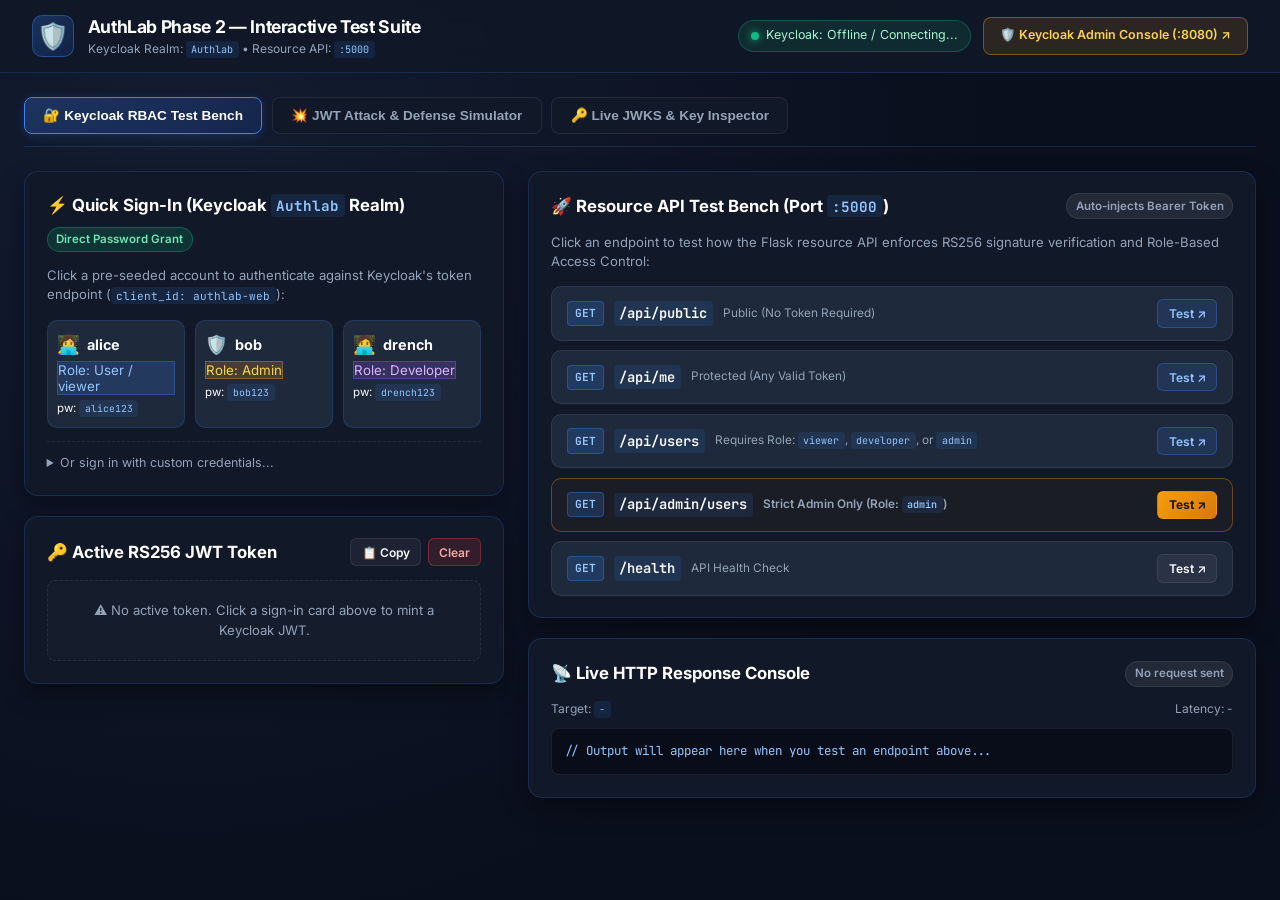
==== phase-2/frontend/index.html @ 1d297550 "feat(phase-2): add interactive web UI testing suite with RBAC testbench and JWT attack simulator" ====
<!DOCTYPE html>
<html lang="en">
<head>
  <meta charset="UTF-8" />
  <meta name="viewport" content="width=device-width, initial-scale=1.0" />
  <title>AuthLab Phase 2 — Interactive Identity & JWT Test Suite</title>
  <link rel="preconnect" href="https://fonts.googleapis.com" />
  <link rel="preconnect" href="https://fonts.gstatic.com" crossorigin />
  <link href="https://fonts.googleapis.com/css2?family=Inter:wght@400;500;600;700&family=JetBrains+Mono:wght@400;500&display=swap" rel="stylesheet" />
  <link rel="stylesheet" href="styles.css" />
</head>
<body>
  <!-- =====================================================================
       TOPBAR NAVIGATION
       ===================================================================== -->
  <header class="topbar">
    <div class="topbar-brand">
      <div class="brand-logo">🛡️</div>
      <div>
        <div class="brand-title">AuthLab Phase 2 — Interactive Test Suite</div>
        <div class="brand-subtitle">Keycloak Realm: <code>Authlab</code> &bull; Resource API: <code>:5000</code></div>
      </div>
    </div>

    <div class="topbar-actions">
      <span id="kc-status-pill" class="status-pill">
        <span class="status-dot"></span>
        <span id="kc-status-text">Checking Keycloak...</span>
      </span>

      <a
        href="http://localhost:8080/admin/master/console/#/Authlab/users"
        target="_blank"
        rel="noopener"
        class="btn btn-outline-amber"
        title="Open Keycloak Admin Console in new tab"
      >
        🛡️ Keycloak Admin Console (:8080) ↗
      </a>

      <div id="nav-user-controls" class="nav-user-controls hidden">
        <div class="user-chip">
          <span id="nav-user-icon">👤</span>
          <div>
            <div id="nav-user-name" class="user-chip-name">alice</div>
            <div id="nav-user-role" class="user-chip-role">Role: User</div>
          </div>
        </div>
        <button type="button" class="btn btn-danger-soft btn-sm" onclick="logout()">
          Sign Out
        </button>
      </div>
    </div>
  </header>

  <!-- =====================================================================
       MAIN INTERFACE
       ===================================================================== -->
  <main class="main-container">
    <!-- NAVIGATION TABS -->
    <nav class="nav-tabs">
      <button type="button" class="tab-btn active" data-tab="tab-rbac" onclick="switchTab('tab-rbac')">
        🔐 Keycloak RBAC Test Bench
      </button>
      <button type="button" class="tab-btn" data-tab="tab-attacks" onclick="switchTab('tab-attacks')">
        💥 JWT Attack &amp; Defense Simulator
      </button>
      <button type="button" class="tab-btn" data-tab="tab-jwks" onclick="switchTab('tab-jwks')">
        🔑 Live JWKS &amp; Key Inspector
      </button>
    </nav>

    <div id="global-toast" class="toast hidden"></div>

    <!-- ===================================================================
         TAB 1: KEYCLOAK RBAC TEST BENCH
         =================================================================== -->
    <section id="tab-rbac" class="tab-content active">
      <div class="grid-2-col">
        <!-- LEFT COLUMN: AUTHENTICATION & TOKEN VIEWER -->
        <div class="col-left">
          <!-- 1. Quick Auth Card -->
          <div class="card">
            <div class="card-header">
              <h3>⚡ Quick Sign-In (Keycloak <code>Authlab</code> Realm)</h3>
              <span class="badge badge-green">Direct Password Grant</span>
            </div>
            <p class="text-muted text-sm" style="margin-bottom: 0.9rem;">
              Click a pre-seeded account to authenticate against Keycloak's token endpoint (<code>client_id: authlab-web</code>):
            </p>

            <div class="demo-buttons-grid">
              <button type="button" class="demo-card-btn" onclick="quickLogin('alice', 'alice123')">
                <div class="demo-card-top">
                  <span class="demo-icon">👩‍💻</span>
                  <strong>alice</strong>
                </div>
                <div class="demo-role-badge badge-blue">Role: User / viewer</div>
                <div class="demo-pw text-xs">pw: <code>alice123</code></div>
              </button>

              <button type="button" class="demo-card-btn" onclick="quickLogin('bob', 'bob123')">
                <div class="demo-card-top">
                  <span class="demo-icon">🛡️</span>
                  <strong>bob</strong>
                </div>
                <div class="demo-role-badge badge-amber">Role: Admin</div>
                <div class="demo-pw text-xs">pw: <code>bob123</code></div>
              </button>

              <button type="button" class="demo-card-btn" onclick="quickLogin('drench', 'drench123')">
                <div class="demo-card-top">
                  <span class="demo-icon">🧑‍💻</span>
                  <strong>drench</strong>
                </div>
                <div class="demo-role-badge badge-purple">Role: Developer</div>
                <div class="demo-pw text-xs">pw: <code>drench123</code></div>
              </button>
            </div>

            <!-- Manual Login Accordion -->
            <details class="manual-login-details">
              <summary>Or sign in with custom credentials...</summary>
              <form class="custom-login-form" onsubmit="handleManualLogin(event)">
                <div class="form-row">
                  <input type="text" id="custom-user" class="form-input" placeholder="Username" required />
                  <input type="password" id="custom-pw" class="form-input" placeholder="Password" required />
                </div>
                <button type="submit" class="btn btn-primary btn-sm" style="margin-top: 0.5rem; width: 100%;">
                  Sign In via Keycloak
                </button>
              </form>
            </details>
          </div>

          <!-- 2. Active Token Inspector Card -->
          <div class="card" id="token-card">
            <div class="card-header">
              <h3>🔑 Active RS256 JWT Token</h3>
              <div class="token-header-actions">
                <button type="button" class="btn btn-ghost btn-sm" onclick="copyTokenToClipboard()">
                  📋 Copy
                </button>
                <button type="button" class="btn btn-danger-soft btn-sm" onclick="clearToken()">
                  Clear
                </button>
              </div>
            </div>

            <div id="token-empty-state" class="empty-state">
              <span>⚠️ No active token. Click a sign-in card above to mint a Keycloak JWT.</span>
            </div>

            <div id="token-active-state" class="hidden">
              <div class="token-claims-summary">
                <div class="claim-item">
                  <span class="claim-label">Subject (sub)</span>
                  <span class="claim-val" id="claim-sub">-</span>
                </div>
                <div class="claim-item">
                  <span class="claim-label">Username</span>
                  <span class="claim-val" id="claim-user">-</span>
                </div>
                <div class="claim-item">
                  <span class="claim-label">Audience (aud)</span>
                  <span class="claim-val" id="claim-aud">-</span>
                </div>
                <div class="claim-item">
                  <span class="claim-label">Realm Roles</span>
                  <span class="claim-val" id="claim-roles">-</span>
                </div>
                <div class="claim-item">
                  <span class="claim-label">Expires In</span>
                  <span class="claim-val text-green" id="claim-exp">-</span>
                </div>
              </div>

              <!-- Collapsible Raw Decoded Claims -->
              <details class="token-raw-details">
                <summary>Inspect Complete Decoded JWT JSON</summary>
                <pre class="code-pre text-xs" id="raw-jwt-json"></pre>
              </details>
            </div>
          </div>
        </div>

        <!-- RIGHT COLUMN: ENDPOINT RUNNER & RESPONSE CONSOLE -->
        <div class="col-right">
          <!-- 1. Endpoint Runner -->
          <div class="card">
            <div class="card-header">
              <h3>🚀 Resource API Test Bench (Port <code>:5000</code>)</h3>
              <span class="badge badge-gray">Auto-injects Bearer Token</span>
            </div>
            <p class="text-muted text-sm" style="margin-bottom: 0.9rem;">
              Click an endpoint to test how the Flask resource API enforces RS256 signature verification and Role-Based Access Control:
            </p>

            <div class="endpoints-list">
              <!-- Endpoint 1: Public -->
              <div class="endpoint-row">
                <div class="endpoint-info">
                  <span class="method-tag method-get">GET</span>
                  <code class="endpoint-path">/api/public</code>
                  <span class="endpoint-rule">Public (No Token Required)</span>
                </div>
                <button type="button" class="btn btn-secondary btn-sm" onclick="callApi('/api/public', false)">
                  Test ↗
                </button>
              </div>

              <!-- Endpoint 2: /api/me -->
              <div class="endpoint-row">
                <div class="endpoint-info">
                  <span class="method-tag method-get">GET</span>
                  <code class="endpoint-path">/api/me</code>
                  <span class="endpoint-rule">Protected (Any Valid Token)</span>
                </div>
                <button type="button" class="btn btn-secondary btn-sm" onclick="callApi('/api/me')">
                  Test ↗
                </button>
              </div>

              <!-- Endpoint 3: /api/users -->
              <div class="endpoint-row">
                <div class="endpoint-info">
                  <span class="method-tag method-get">GET</span>
                  <code class="endpoint-path">/api/users</code>
                  <span class="endpoint-rule">Requires Role: <code>viewer</code>, <code>developer</code>, or <code>admin</code></span>
                </div>
                <button type="button" class="btn btn-secondary btn-sm" onclick="callApi('/api/users')">
                  Test ↗
                </button>
              </div>

              <!-- Endpoint 4: /api/admin/users -->
              <div class="endpoint-row highlight-admin">
                <div class="endpoint-info">
                  <span class="method-tag method-get">GET</span>
                  <code class="endpoint-path">/api/admin/users</code>
                  <span class="endpoint-rule text-amber font-semibold">Strict Admin Only (Role: <code>admin</code>)</span>
                </div>
                <button type="button" class="btn btn-amber btn-sm" onclick="callApi('/api/admin/users')">
                  Test ↗
                </button>
              </div>

              <!-- Endpoint 5: /health -->
              <div class="endpoint-row">
                <div class="endpoint-info">
                  <span class="method-tag method-get">GET</span>
                  <code class="endpoint-path">/health</code>
                  <span class="endpoint-rule">API Health Check</span>
                </div>
                <button type="button" class="btn btn-ghost btn-sm" onclick="callApi('/health', false)">
                  Test ↗
                </button>
              </div>
            </div>
          </div>

          <!-- 2. Live HTTP Response Console -->
          <div class="card">
            <div class="card-header">
              <h3>📡 Live HTTP Response Console</h3>
              <span id="response-status-badge" class="badge badge-gray">No request sent</span>
            </div>

            <div class="console-meta" id="console-meta">
              <div><span>Target:</span> <code id="resp-target">-</code></div>
              <div><span>Latency:</span> <span id="resp-time">-</span></div>
            </div>

            <pre class="code-pre" id="response-console-output">// Output will appear here when you test an endpoint above...</pre>
          </div>
        </div>
      </div>
    </section>

    <!-- ===================================================================
         TAB 2: JWT ATTACK & EXPLOIT SIMULATOR
         =================================================================== -->
    <section id="tab-attacks" class="tab-content">
      <div class="attack-intro-banner">
        <div>
          <h3>💥 Phase 2 Cryptographic Attack &amp; Defense Simulator</h3>
          <p>
            Test classic JWT exploits against the server. Watch the difference between a <strong>naive verifier</strong> (which trusts token headers blindly) and the <strong>hardened verifier</strong> (which enforces strict RS256 pinning and claim validation).
          </p>
        </div>
        <button type="button" class="btn btn-primary" onclick="runAllAttackTests()">
          ▶ Run All 5 Attack Tests
        </button>
      </div>

      <div class="attacks-grid">
        <!-- Attack Card 1: alg: none -->
        <div class="attack-card" id="card-attack-none">
          <div class="attack-card-header">
            <div class="attack-badge">EXPLOIT 1</div>
            <h4>Signature Stripping (<code>alg: "none"</code>)</h4>
          </div>
          <p class="attack-desc">
            An attacker crafts a token claiming <code>roles: ["admin"]</code> and changes the JOSE header to <code>{"alg": "none"}</code>, removing the signature entirely.
          </p>

          <div class="exploit-payload-box">
            <code>{"alg": "none", "typ": "JWT"}.{"sub": "mallory", "roles": ["admin"]}.&lt;empty&gt;</code>
          </div>

          <div class="attack-verdict" id="verdict-none">
            <div class="verdict-item naive-fail">
              <span>Naive Verifier:</span> <strong>💥 VULNERABLE</strong> (accepts unsigned token!)
            </div>
            <div class="verdict-item secure-pass">
              <span>Secure Verifier:</span> <strong>🛡️ PROTECTED</strong> (pinned to RS256, rejects <code>none</code>)
            </div>
          </div>

          <button type="button" class="btn btn-outline-danger btn-block" onclick="testAttackNone()">
            ⚡ Test "alg: none" Exploit Live
          </button>
        </div>

        <!-- Attack Card 2: HS256 Key Confusion -->
        <div class="attack-card" id="card-attack-hs256">
          <div class="attack-card-header">
            <div class="attack-badge">EXPLOIT 2 (CVE-2015-9235)</div>
            <h4>RSA Public Key Confusion (<code>alg: "HS256"</code>)</h4>
          </div>
          <p class="attack-desc">
            The attacker fetches the server's <strong>public key PEM</strong> from JWKS, crafts a token with <code>alg: "HS256"</code>, and signs it using the public key as the HMAC secret!
          </p>

          <div class="exploit-payload-box">
            <code>HMAC-SHA256(header.payload, secret = Server_Public_RSA_PEM)</code>
          </div>

          <div class="attack-verdict" id="verdict-hs256">
            <div class="verdict-item naive-fail">
              <span>Naive Verifier:</span> <strong>💥 VULNERABLE</strong> (treats public key as HMAC secret!)
            </div>
            <div class="verdict-item secure-pass">
              <span>Secure Verifier:</span> <strong>🛡️ PROTECTED</strong> (rejects HMAC on RS256 endpoint)
            </div>
          </div>

          <button type="button" class="btn btn-outline-danger btn-block" onclick="testAttackKeyConfusion()">
            ⚡ Test Key Confusion Exploit Live
          </button>
        </div>

        <!-- Attack Card 3: Payload Tampering -->
        <div class="attack-card" id="card-attack-tamper">
          <div class="attack-card-header">
            <div class="attack-badge">EXPLOIT 3</div>
            <h4>Payload Claim Tampering</h4>
          </div>
          <p class="attack-desc">
            Takes Alice's legitimate token (<code>roles: ["User"]</code>) and manually edits the payload base64 to <code>roles: ["admin"]</code> without re-signing.
          </p>

          <div class="exploit-payload-box">
            <code>Original_Header.Base64({"roles": ["admin"]}).Original_Signature</code>
          </div>

          <div class="attack-verdict" id="verdict-tamper">
            <div class="verdict-item secure-pass">
              <span>Secure Verifier:</span> <strong>🛡️ PROTECTED</strong> (<code>InvalidSignatureError</code>)
            </div>
          </div>

          <button type="button" class="btn btn-outline-danger btn-block" onclick="testAttackTamper()">
            ⚡ Test Payload Tampering Live
          </button>
        </div>

        <!-- Attack Card 4: Expired Token Replay -->
        <div class="attack-card" id="card-attack-replay">
          <div class="attack-card-header">
            <div class="attack-badge">EXPLOIT 4</div>
            <h4>Expired Token Replay</h4>
          </div>
          <p class="attack-desc">
            An attacker intercepts an old token whose expiration timestamp (<code>exp</code>) is in the past and attempts to reuse it.
          </p>

          <div class="exploit-payload-box">
            <code>payload.exp = now - 3600 (Expired 1 hour ago)</code>
          </div>

          <div class="attack-verdict" id="verdict-replay">
            <div class="verdict-item secure-pass">
              <span>Secure Verifier:</span> <strong>🛡️ PROTECTED</strong> (<code>token_expired</code> / 401)
            </div>
          </div>

          <button type="button" class="btn btn-outline-danger btn-block" onclick="testAttackExpired()">
            ⚡ Test Expired Token Live
          </button>
        </div>
      </div>

      <!-- Attack Test Console -->
      <div class="card" style="margin-top: 1.5rem;">
        <div class="card-header">
          <h3>🖥️ Attack Simulation Live Output</h3>
          <button type="button" class="btn btn-ghost btn-sm" onclick="clearAttackConsole()">Clear</button>
        </div>
        <pre class="code-pre" id="attack-console-log">// Click any attack test above to see the cryptographic execution log...</pre>
      </div>
    </section>

    <!-- ===================================================================
         TAB 3: LIVE JWKS & KEY INSPECTOR
         =================================================================== -->
    <section id="tab-jwks" class="tab-content">
      <div class="card">
        <div class="card-header">
          <div>
            <h3>🔑 Live JSON Web Key Set (JWKS) Inspector</h3>
            <p class="text-muted text-sm">
              Fetched in real-time from Keycloak: <code>http://localhost:8080/realms/Authlab/protocol/openid-connect/certs</code>
            </p>
          </div>
          <button type="button" class="btn btn-secondary btn-sm" onclick="fetchLiveJwks()">
            🔄 Refresh Keys
          </button>
        </div>

        <div id="jwks-keys-container" class="jwks-grid">
          <!-- Populated by JS -->
        </div>

        <div class="card-footer-note">
          <strong>🔒 Security Guarantee:</strong> The JWKS publishes the public modulus (<code>n</code>) and public exponent (<code>e</code>) only. The private key (<code>d</code>) is never exposed, allowing anyone to verify signatures while only the issuer can sign.
        </div>
      </div>
    </section>
  </main>

  <script src="app.js"></script>
</body>
</html>
---- phase-2/frontend/styles.css ----
:root {
  --bg-body: #0a0f1d;
  --bg-card: #111827;
  --bg-elevated: #1e293b;
  --bg-input: #0f172a;
  --border-color: rgba(59, 130, 246, 0.2);
  --border-subtle: rgba(255, 255, 255, 0.08);
  --text-main: #f8fafc;
  --text-muted: #94a3b8;
  --text-secondary: #cbd5e1;
  --primary: #3b82f6;
  --primary-hover: #2563eb;
  --emerald: #10b981;
  --emerald-hover: #059669;
  --amber: #f59e0b;
  --amber-hover: #d97706;
  --danger: #ef4444;
  --danger-hover: #dc2626;
  --font-sans: 'Inter', -apple-system, BlinkMacSystemFont, sans-serif;
  --font-mono: 'JetBrains Mono', monospace;
}

* {
  box-sizing: border-box;
  margin: 0;
  padding: 0;
}

body {
  font-family: var(--font-sans);
  background: radial-gradient(circle at 15% 15%, #131c31 0%, var(--bg-body) 60%);
  color: var(--text-main);
  min-height: 100vh;
  line-height: 1.5;
}

code {
  font-family: var(--font-mono);
  font-size: 0.85em;
  background: rgba(59, 130, 246, 0.12);
  color: #93c5fd;
  padding: 0.12rem 0.35rem;
  border-radius: 4px;
}

.hidden {
  display: none !important;
}

.text-xs { font-size: 0.72rem; }
.text-sm { font-size: 0.82rem; }
.text-muted { color: var(--text-muted); }
.text-green { color: #34d399; }
.text-amber { color: #fbbf24; }
.font-semibold { font-weight: 600; }

/* ============================================================================
   TOPBAR
   ============================================================================ */
.topbar {
  display: flex;
  align-items: center;
  justify-content: space-between;
  padding: 0.85rem 2rem;
  background: rgba(17, 24, 39, 0.88);
  backdrop-filter: blur(12px);
  border-bottom: 1px solid var(--border-color);
  position: sticky;
  top: 0;
  z-index: 50;
}

.topbar-brand {
  display: flex;
  align-items: center;
  gap: 0.85rem;
}

.brand-logo {
  font-size: 1.6rem;
  background: linear-gradient(135deg, rgba(59, 130, 246, 0.25), rgba(37, 99, 235, 0.15));
  border: 1px solid rgba(59, 130, 246, 0.4);
  width: 42px;
  height: 42px;
  border-radius: 10px;
  display: flex;
  align-items: center;
  justify-content: center;
}

.brand-title {
  font-size: 1.1rem;
  font-weight: 700;
  letter-spacing: -0.02em;
  color: #fff;
}

.brand-subtitle {
  font-size: 0.75rem;
  color: var(--text-muted);
}

.topbar-actions {
  display: flex;
  align-items: center;
  gap: 0.75rem;
  flex-wrap: wrap;
}

.status-pill {
  display: inline-flex;
  align-items: center;
  gap: 0.45rem;
  font-size: 0.78rem;
  padding: 0.35rem 0.75rem;
  border-radius: 999px;
  background: rgba(16, 185, 129, 0.12);
  border: 1px solid rgba(16, 185, 129, 0.3);
  color: #a7f3d0;
}

.status-dot {
  width: 8px;
  height: 8px;
  border-radius: 50%;
  background: #10b981;
  box-shadow: 0 0 8px #10b981;
}

.nav-user-controls {
  display: flex;
  align-items: center;
  gap: 0.65rem;
}

.user-chip {
  display: flex;
  align-items: center;
  gap: 0.5rem;
  padding: 0.3rem 0.75rem;
  border-radius: 8px;
  background: var(--bg-elevated);
  border: 1px solid var(--border-color);
}

.user-chip-name {
  font-size: 0.82rem;
  font-weight: 600;
  color: #fff;
}

.user-chip-role {
  font-size: 0.68rem;
  text-transform: uppercase;
  letter-spacing: 0.04em;
  color: #93c5fd;
}

/* ============================================================================
   CONTAINER & NAVIGATION TABS
   ============================================================================ */
.main-container {
  max-width: 1320px;
  margin: 1.5rem auto 3rem;
  padding: 0 1.5rem;
}

.nav-tabs {
  display: flex;
  gap: 0.6rem;
  margin-bottom: 1.5rem;
  border-bottom: 1px solid var(--border-color);
  padding-bottom: 0.75rem;
  flex-wrap: wrap;
}

.tab-btn {
  padding: 0.6rem 1.15rem;
  border-radius: 8px;
  border: 1px solid var(--border-subtle);
  background: var(--bg-card);
  color: var(--text-muted);
  font-weight: 600;
  font-size: 0.85rem;
  cursor: pointer;
  transition: all 0.15s ease;
}

.tab-btn:hover {
  color: #fff;
  border-color: rgba(59, 130, 246, 0.35);
}

.tab-btn.active {
  background: linear-gradient(135deg, rgba(59, 130, 246, 0.25), rgba(37, 99, 235, 0.15));
  border-color: var(--primary);
  color: #fff;
  box-shadow: 0 2px 10px rgba(59, 130, 246, 0.2);
}

.tab-content {
  display: none;
}

.tab-content.active {
  display: block;
}

/* ============================================================================
   GRID & CARDS
   ============================================================================ */
.grid-2-col {
  display: grid;
  grid-template-columns: 480px 1fr;
  gap: 1.5rem;
  align-items: start;
}

@media (max-width: 1024px) {
  .grid-2-col {
    grid-template-columns: 1fr;
  }
}

.col-left, .col-right {
  display: flex;
  flex-direction: column;
  gap: 1.25rem;
}

.card {
  background: var(--bg-card);
  border: 1px solid var(--border-color);
  border-radius: 14px;
  padding: 1.35rem;
  box-shadow: 0 10px 25px rgba(0, 0, 0, 0.35);
}

.card-header {
  display: flex;
  align-items: center;
  justify-content: space-between;
  margin-bottom: 0.85rem;
  flex-wrap: wrap;
  gap: 0.5rem;
}

.card-header h3 {
  font-size: 1.05rem;
  font-weight: 700;
  color: #fff;
}

/* ============================================================================
   DEMO BUTTONS GRID
   ============================================================================ */
.demo-buttons-grid {
  display: grid;
  grid-template-columns: repeat(3, 1fr);
  gap: 0.6rem;
  margin-bottom: 0.85rem;
}

@media (max-width: 500px) {
  .demo-buttons-grid {
    grid-template-columns: 1fr;
  }
}

.demo-card-btn {
  background: var(--bg-elevated);
  border: 1px solid var(--border-color);
  border-radius: 10px;
  padding: 0.75rem 0.6rem;
  cursor: pointer;
  text-align: left;
  display: flex;
  flex-direction: column;
  gap: 0.35rem;
  transition: all 0.15s ease;
  color: var(--text-main);
  font-family: inherit;
}

.demo-card-btn:hover {
  border-color: var(--primary);
  background: rgba(59, 130, 246, 0.16);
  transform: translateY(-2px);
}

.demo-card-top {
  display: flex;
  align-items: center;
  gap: 0.4rem;
  font-size: 0.9rem;
}

.demo-icon { font-size: 1.15rem; }

.manual-login-details {
  border-top: 1px dashed var(--border-subtle);
  padding-top: 0.75rem;
  margin-top: 0.5rem;
}

.manual-login-details summary {
  font-size: 0.78rem;
  color: var(--text-muted);
  cursor: pointer;
}

.custom-login-form {
  margin-top: 0.65rem;
}

.form-row {
  display: grid;
  grid-template-columns: 1fr 1fr;
  gap: 0.5rem;
}

.form-input {
  width: 100%;
  padding: 0.55rem 0.75rem;
  border-radius: 8px;
  border: 1px solid var(--border-subtle);
  background: var(--bg-input);
  color: #fff;
  font-size: 0.82rem;
  font-family: inherit;
}

.form-input:focus {
  outline: none;
  border-color: var(--primary);
  box-shadow: 0 0 0 2px rgba(59, 130, 246, 0.2);
}

/* ============================================================================
   TOKEN INSPECTOR
   ============================================================================ */
.token-header-actions {
  display: flex;
  gap: 0.4rem;
}

.empty-state {
  padding: 1.25rem;
  text-align: center;
  border-radius: 8px;
  background: rgba(255, 255, 255, 0.02);
  border: 1px dashed var(--border-subtle);
  color: var(--text-muted);
  font-size: 0.82rem;
}

.token-claims-summary {
  display: flex;
  flex-direction: column;
  gap: 0.45rem;
  margin-bottom: 0.75rem;
}

.claim-item {
  display: flex;
  justify-content: space-between;
  align-items: center;
  padding: 0.4rem 0.6rem;
  background: var(--bg-elevated);
  border-radius: 6px;
  font-size: 0.78rem;
}

.claim-label {
  color: var(--text-muted);
}

.claim-val {
  font-family: var(--font-mono);
  font-weight: 600;
  color: #fff;
}

.token-raw-details summary {
  font-size: 0.76rem;
  color: #93c5fd;
  cursor: pointer;
  margin-bottom: 0.45rem;
}

/* ============================================================================
   ENDPOINTS RUNNER LIST
   ============================================================================ */
.endpoints-list {
  display: flex;
  flex-direction: column;
  gap: 0.6rem;
}

.endpoint-row {
  display: flex;
  justify-content: space-between;
  align-items: center;
  padding: 0.75rem 0.95rem;
  border-radius: 10px;
  background: var(--bg-elevated);
  border: 1px solid var(--border-subtle);
  gap: 0.85rem;
  transition: all 0.15s ease;
}

.endpoint-row:hover {
  border-color: rgba(59, 130, 246, 0.35);
}

.endpoint-row.highlight-admin {
  border-color: rgba(245, 158, 11, 0.35);
  background: rgba(245, 158, 11, 0.04);
}

.endpoint-info {
  display: flex;
  align-items: center;
  gap: 0.6rem;
  flex-wrap: wrap;
}

.method-tag {
  font-family: var(--font-mono);
  font-size: 0.7rem;
  font-weight: 700;
  padding: 0.2rem 0.45rem;
  border-radius: 4px;
}

.method-get {
  background: rgba(59, 130, 246, 0.2);
  color: #93c5fd;
  border: 1px solid rgba(59, 130, 246, 0.35);
}

.endpoint-path {
  font-size: 0.86rem;
  font-weight: 600;
  color: #fff;
}

.endpoint-rule {
  font-size: 0.74rem;
  color: var(--text-muted);
}

/* ============================================================================
   RESPONSE CONSOLE
   ============================================================================ */
.console-meta {
  display: flex;
  justify-content: space-between;
  align-items: center;
  font-size: 0.75rem;
  color: var(--text-muted);
  margin-bottom: 0.6rem;
}

.code-pre {
  background: #080d19;
  border: 1px solid var(--border-subtle);
  border-radius: 8px;
  padding: 0.85rem;
  font-family: var(--font-mono);
  font-size: 0.78rem;
  color: #93c5fd;
  max-height: 280px;
  overflow: auto;
  line-height: 1.45;
  white-space: pre-wrap;
  word-break: break-all;
}

/* ============================================================================
   TAB 2: ATTACK SIMULATOR
   ============================================================================ */
.attack-intro-banner {
  background: linear-gradient(135deg, rgba(239, 68, 68, 0.12), rgba(17, 24, 39, 0.8));
  border: 1px solid rgba(239, 68, 68, 0.3);
  border-radius: 14px;
  padding: 1.25rem 1.5rem;
  display: flex;
  align-items: center;
  justify-content: space-between;
  margin-bottom: 1.5rem;
  gap: 1rem;
  flex-wrap: wrap;
}

.attack-intro-banner h3 {
  font-size: 1.15rem;
  color: #fca5a5;
  margin-bottom: 0.35rem;
}

.attack-intro-banner p {
  font-size: 0.84rem;
  color: var(--text-secondary);
  max-width: 800px;
}

.attacks-grid {
  display: grid;
  grid-template-columns: repeat(auto-fit, minmax(320px, 1fr));
  gap: 1.25rem;
}

.attack-card {
  background: var(--bg-card);
  border: 1px solid var(--border-color);
  border-radius: 12px;
  padding: 1.25rem;
  display: flex;
  flex-direction: column;
  justify-content: space-between;
  gap: 0.85rem;
}

.attack-card-header {
  display: flex;
  flex-direction: column;
  gap: 0.35rem;
}

.attack-badge {
  font-size: 0.68rem;
  font-weight: 700;
  letter-spacing: 0.05em;
  padding: 0.18rem 0.5rem;
  border-radius: 999px;
  background: rgba(239, 68, 68, 0.15);
  color: #fca5a5;
  border: 1px solid rgba(239, 68, 68, 0.35);
  width: fit-content;
}

.attack-card h4 {
  font-size: 0.98rem;
  color: #fff;
}

.attack-desc {
  font-size: 0.8rem;
  color: var(--text-muted);
}

.exploit-payload-box {
  background: #080d19;
  border: 1px solid var(--border-subtle);
  padding: 0.5rem 0.65rem;
  border-radius: 6px;
  font-family: var(--font-mono);
  font-size: 0.72rem;
  color: #fcd34d;
  word-break: break-all;
}

.attack-verdict {
  display: flex;
  flex-direction: column;
  gap: 0.35rem;
  font-size: 0.76rem;
}

.verdict-item {
  padding: 0.4rem 0.6rem;
  border-radius: 6px;
}

.naive-fail {
  background: rgba(239, 68, 68, 0.12);
  color: #fca5a5;
  border: 1px solid rgba(239, 68, 68, 0.3);
}

.secure-pass {
  background: rgba(16, 185, 129, 0.12);
  color: #6ee7b7;
  border: 1px solid rgba(16, 185, 129, 0.3);
}

/* ============================================================================
   JWKS EXPLORER
   ============================================================================ */
.jwks-grid {
  display: grid;
  grid-template-columns: repeat(auto-fill, minmax(360px, 1fr));
  gap: 1rem;
  margin-top: 1rem;
}

.jwk-card {
  background: var(--bg-elevated);
  border: 1px solid var(--border-color);
  border-radius: 10px;
  padding: 1rem;
  display: flex;
  flex-direction: column;
  gap: 0.5rem;
}

.jwk-row {
  display: flex;
  justify-content: space-between;
  font-size: 0.78rem;
}

.jwk-row span { color: var(--text-muted); }
.jwk-row code { font-size: 0.75rem; }

.card-footer-note {
  margin-top: 1.25rem;
  padding-top: 0.85rem;
  border-top: 1px solid var(--border-subtle);
  font-size: 0.78rem;
  color: var(--text-muted);
}

/* ============================================================================
   BUTTONS & BADGES
   ============================================================================ */
.btn {
  display: inline-flex;
  align-items: center;
  justify-content: center;
  gap: 0.4rem;
  padding: 0.55rem 1rem;
  border-radius: 8px;
  font-size: 0.84rem;
  font-weight: 600;
  cursor: pointer;
  border: 1px solid transparent;
  text-decoration: none;
  font-family: inherit;
  transition: all 0.15s ease;
}

.btn-block { width: 100%; }
.btn-sm { padding: 0.35rem 0.65rem; font-size: 0.75rem; border-radius: 6px; }

.btn-primary {
  background: linear-gradient(135deg, var(--primary), var(--primary-hover));
  color: #fff;
  box-shadow: 0 2px 8px rgba(59, 130, 246, 0.25);
}

.btn-primary:hover {
  background: linear-gradient(135deg, #60a5fa, var(--primary));
}

.btn-secondary {
  background: rgba(59, 130, 246, 0.15);
  border-color: rgba(59, 130, 246, 0.35);
  color: #93c5fd;
}

.btn-secondary:hover {
  background: rgba(59, 130, 246, 0.25);
}

.btn-amber {
  background: linear-gradient(135deg, var(--amber), var(--amber-hover));
  color: #111827;
  font-weight: 700;
}

.btn-outline-amber {
  background: rgba(245, 158, 11, 0.12);
  border-color: rgba(245, 158, 11, 0.4);
  color: #fcd34d;
  font-size: 0.78rem;
}

.btn-outline-danger {
  background: rgba(239, 68, 68, 0.12);
  border-color: rgba(239, 68, 68, 0.35);
  color: #fca5a5;
  font-size: 0.78rem;
}

.btn-outline-danger:hover {
  background: rgba(239, 68, 68, 0.22);
}

.btn-danger-soft {
  background: rgba(239, 68, 68, 0.15);
  border-color: rgba(239, 68, 68, 0.35);
  color: #fca5a5;
}

.btn-ghost {
  background: rgba(255, 255, 255, 0.05);
  border-color: var(--border-subtle);
  color: var(--text-main);
}

.badge {
  display: inline-block;
  padding: 0.2rem 0.55rem;
  border-radius: 999px;
  font-size: 0.72rem;
  font-weight: 600;
}

.badge-green { background: rgba(16, 185, 129, 0.18); color: #6ee7b7; border: 1px solid rgba(16, 185, 129, 0.35); }
.badge-blue { background: rgba(59, 130, 246, 0.18); color: #93c5fd; border: 1px solid rgba(59, 130, 246, 0.35); }
.badge-amber { background: rgba(245, 158, 11, 0.18); color: #fcd34d; border: 1px solid rgba(245, 158, 11, 0.35); }
.badge-purple { background: rgba(168, 85, 247, 0.18); color: #d8b4fe; border: 1px solid rgba(168, 85, 247, 0.35); }
.badge-red { background: rgba(239, 68, 68, 0.18); color: #fca5a5; border: 1px solid rgba(239, 68, 68, 0.35); }
.badge-gray { background: rgba(255, 255, 255, 0.08); color: var(--text-muted); border: 1px solid var(--border-subtle); }

.toast {
  padding: 0.65rem 1rem;
  border-radius: 8px;
  background: rgba(16, 185, 129, 0.16);
  border: 1px solid rgba(16, 185, 129, 0.4);
  color: #a7f3d0;
  font-size: 0.84rem;
  margin-bottom: 1rem;
}
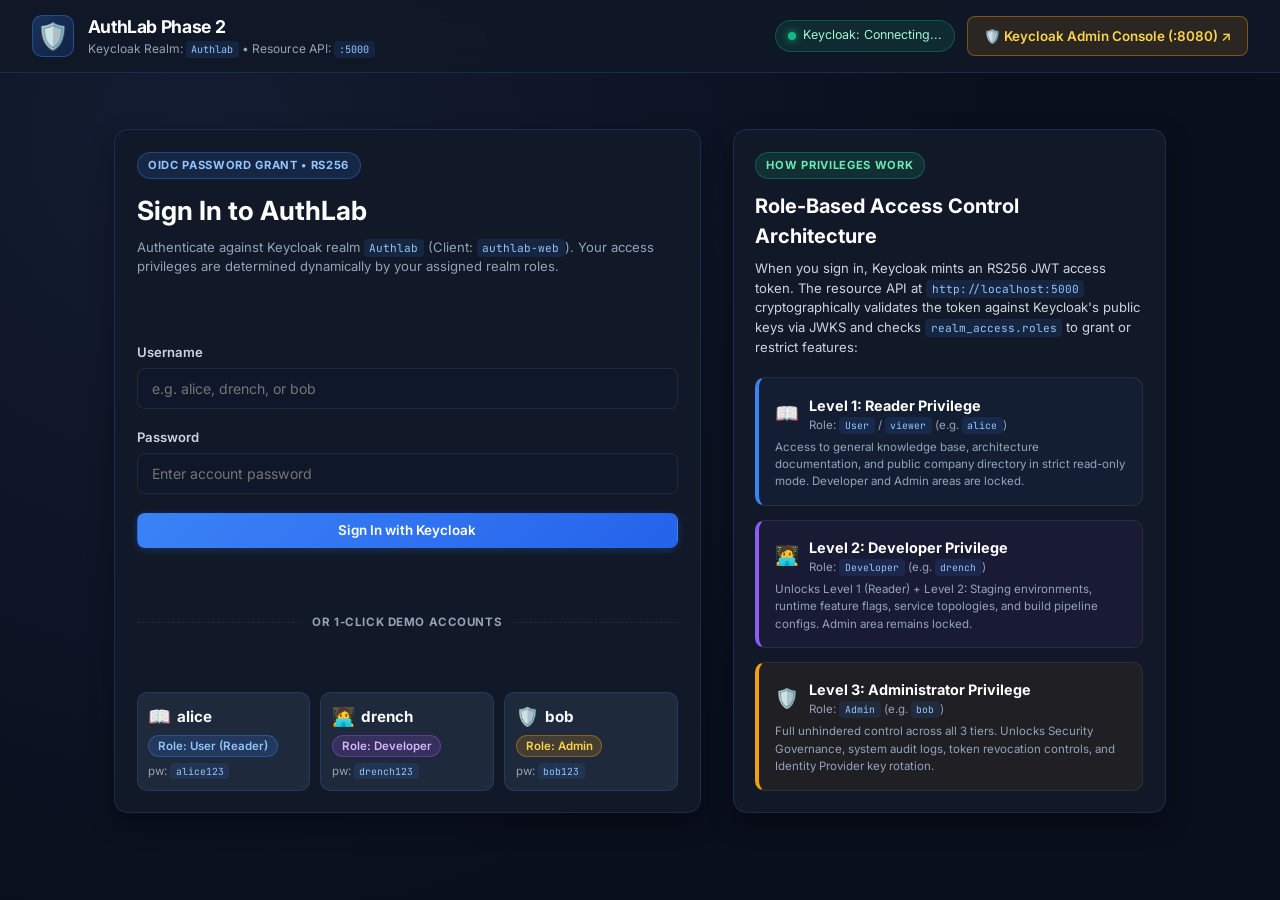
==== commit 79106901: "feat(phase-2): implement login page gate and privilege-based access control UI" ====
--- a/phase-2/frontend/index.html
+++ b/phase-2/frontend/index.html
@@ -3,21 +3,21 @@
 <head>
   <meta charset="UTF-8" />
   <meta name="viewport" content="width=device-width, initial-scale=1.0" />
-  <title>AuthLab Phase 2 — Interactive Identity & JWT Test Suite</title>
+  <title>AuthLab Phase 2 — Privilege-Based Access Portal</title>
   <link rel="preconnect" href="https://fonts.googleapis.com" />
   <link rel="preconnect" href="https://fonts.gstatic.com" crossorigin />
-  <link href="https://fonts.googleapis.com/css2?family=Inter:wght@400;500;600;700&family=JetBrains+Mono:wght@400;500&display=swap" rel="stylesheet" />
+  <link href="https://fonts.googleapis.com/css2?family=Inter:wght@400;500;600;700&family=JetBrains+Mono:wght@400;500;600&display=swap" rel="stylesheet" />
   <link rel="stylesheet" href="styles.css" />
 </head>
 <body>
   <!-- =====================================================================
-       TOPBAR NAVIGATION
+       GLOBAL TOPBAR
        ===================================================================== -->
   <header class="topbar">
     <div class="topbar-brand">
       <div class="brand-logo">🛡️</div>
       <div>
-        <div class="brand-title">AuthLab Phase 2 — Interactive Test Suite</div>
+        <div class="brand-title">AuthLab Phase 2</div>
         <div class="brand-subtitle">Keycloak Realm: <code>Authlab</code> &bull; Resource API: <code>:5000</code></div>
       </div>
     </div>
@@ -38,7 +38,11 @@
         🛡️ Keycloak Admin Console (:8080) ↗
       </a>
 
+      <!-- Authenticated User Controls (shown only when logged in) -->
       <div id="nav-user-controls" class="nav-user-controls hidden">
+        <button type="button" class="btn btn-ghost btn-sm" onclick="toggleTokenModal()">
+          🔑 Inspect Token
+        </button>
         <div class="user-chip">
           <span id="nav-user-icon">👤</span>
           <div>
@@ -53,391 +57,484 @@
     </div>
   </header>
 
+  <!-- Global Floating Toast Notification -->
+  <div id="global-toast" class="toast global-toast hidden"></div>
+
   <!-- =====================================================================
-       MAIN INTERFACE
+       VIEW 1: LOGIN PAGE (SHOWN WHEN NOT LOGGED IN)
        ===================================================================== -->
-  <main class="main-container">
-    <!-- NAVIGATION TABS -->
-    <nav class="nav-tabs">
-      <button type="button" class="tab-btn active" data-tab="tab-rbac" onclick="switchTab('tab-rbac')">
-        🔐 Keycloak RBAC Test Bench
+  <main id="auth-view" class="auth-view-container">
+    <div class="login-grid">
+      <!-- Left Card: Login Form -->
+      <div class="card login-card">
+        <div class="login-header">
+          <div class="login-badge">OIDC PASSWORD GRANT &bull; RS256</div>
+          <h2>Sign In to AuthLab</h2>
+          <p class="text-muted text-sm">
+            Authenticate against Keycloak realm <code>Authlab</code> (Client: <code>authlab-web</code>). Your access privileges are determined dynamically by your assigned realm roles.
+          </p>
+        </div>
+
+        <div id="login-alert" class="alert-box hidden"></div>
+
+        <form id="login-form" onsubmit="handleFormLogin(event)">
+          <div class="form-group">
+            <label for="input-username">Username</label>
+            <input
+              type="text"
+              id="input-username"
+              class="form-input"
+              placeholder="e.g. alice, drench, or bob"
+              required
+              autocomplete="username"
+            />
+          </div>
+
+          <div class="form-group">
+            <label for="input-password">Password</label>
+            <input
+              type="password"
+              id="input-password"
+              class="form-input"
+              placeholder="Enter account password"
+              required
+              autocomplete="current-password"
+            />
+          </div>
+
+          <button type="submit" id="login-submit-btn" class="btn btn-primary btn-block">
+            Sign In with Keycloak
+          </button>
+        </form>
+
+        <div class="divider"><span>OR 1-CLICK DEMO ACCOUNTS</span></div>
+
+        <div class="demo-accounts-grid">
+          <button type="button" class="demo-acc-btn" onclick="quickLogin('alice', 'alice123')">
+            <div class="demo-acc-top">
+              <span class="demo-acc-icon">📖</span>
+              <strong>alice</strong>
+            </div>
+            <div class="badge badge-blue">Role: User (Reader)</div>
+            <div class="demo-acc-pw text-xs text-muted">pw: <code>alice123</code></div>
+          </button>
+
+          <button type="button" class="demo-acc-btn" onclick="quickLogin('drench', 'drench123')">
+            <div class="demo-acc-top">
+              <span class="demo-acc-icon">🧑‍💻</span>
+              <strong>drench</strong>
+            </div>
+            <div class="badge badge-purple">Role: Developer</div>
+            <div class="demo-acc-pw text-xs text-muted">pw: <code>drench123</code></div>
+          </button>
+
+          <button type="button" class="demo-acc-btn" onclick="quickLogin('bob', 'bob123')">
+            <div class="demo-acc-top">
+              <span class="demo-acc-icon">🛡️</span>
+              <strong>bob</strong>
+            </div>
+            <div class="badge badge-amber">Role: Admin</div>
+            <div class="demo-acc-pw text-xs text-muted">pw: <code>bob123</code></div>
+          </button>
+        </div>
+      </div>
+
+      <!-- Right Card: Privilege Tiers Explanation -->
+      <div class="card login-info-card">
+        <div class="info-tag">HOW PRIVILEGES WORK</div>
+        <h3>Role-Based Access Control Architecture</h3>
+        <p class="text-sm text-secondary" style="margin-bottom: 1.25rem;">
+          When you sign in, Keycloak mints an RS256 JWT access token. The resource API at <code>http://localhost:5000</code> cryptographically validates the token against Keycloak's public keys via JWKS and checks <code>realm_access.roles</code> to grant or restrict features:
+        </p>
+
+        <div class="privilege-features">
+          <div class="privilege-box tier-reader">
+            <div class="privilege-box-header">
+              <span class="tier-icon">📖</span>
+              <div>
+                <strong>Level 1: Reader Privilege</strong>
+                <span class="tier-role-code">Role: <code>User</code> / <code>viewer</code> (e.g. <code>alice</code>)</span>
+              </div>
+            </div>
+            <p class="text-xs text-muted">
+              Access to general knowledge base, architecture documentation, and public company directory in strict read-only mode. Developer and Admin areas are locked.
+            </p>
+          </div>
+
+          <div class="privilege-box tier-developer">
+            <div class="privilege-box-header">
+              <span class="tier-icon">🧑‍💻</span>
+              <div>
+                <strong>Level 2: Developer Privilege</strong>
+                <span class="tier-role-code">Role: <code>Developer</code> (e.g. <code>drench</code>)</span>
+              </div>
+            </div>
+            <p class="text-xs text-muted">
+              Unlocks Level 1 (Reader) + Level 2: Staging environments, runtime feature flags, service topologies, and build pipeline configs. Admin area remains locked.
+            </p>
+          </div>
+
+          <div class="privilege-box tier-admin">
+            <div class="privilege-box-header">
+              <span class="tier-icon">🛡️</span>
+              <div>
+                <strong>Level 3: Administrator Privilege</strong>
+                <span class="tier-role-code">Role: <code>Admin</code> (e.g. <code>bob</code>)</span>
+              </div>
+            </div>
+            <p class="text-xs text-muted">
+              Full unhindered control across all 3 tiers. Unlocks Security Governance, system audit logs, token revocation controls, and Identity Provider key rotation.
+            </p>
+          </div>
+        </div>
+      </div>
+    </div>
+  </main>
+
+  <!-- =====================================================================
+       VIEW 2: AUTHENTICATED DASHBOARD (SHOWN ONLY WHEN LOGGED IN)
+       ===================================================================== -->
+  <main id="dashboard-view" class="dashboard-view-container hidden">
+    <!-- Active Privilege Hero Banner -->
+    <section class="hero-privilege-banner" id="hero-banner">
+      <div class="hero-left">
+        <div class="hero-eyebrow">Authenticated via Keycloak (Realm: <code>Authlab</code>)</div>
+        <h2 id="hero-title">Welcome, Alice!</h2>
+        <p id="hero-desc">You are logged in with Reader privileges.</p>
+      </div>
+
+      <div class="hero-right">
+        <!-- Visual Privilege Status Pills -->
+        <div class="privilege-status-pills" id="privilege-status-pills">
+          <span class="status-pill-item unlocked" id="pill-tier-1">
+            <span class="pill-dot"></span> Tier 1: Reader (Unlocked)
+          </span>
+          <span class="status-pill-item locked" id="pill-tier-2">
+            <span class="pill-dot"></span> Tier 2: Developer (Locked)
+          </span>
+          <span class="status-pill-item locked" id="pill-tier-3">
+            <span class="pill-dot"></span> Tier 3: Admin (Locked)
+          </span>
+        </div>
+
+        <!-- Quick Switch User Pill Buttons -->
+        <div class="quick-switch-bar">
+          <span class="text-xs text-muted">Quick Switch User:</span>
+          <button type="button" class="btn btn-ghost btn-sm" onclick="quickLogin('alice', 'alice123')" title="Switch to alice (Reader)">
+            📖 alice
+          </button>
+          <button type="button" class="btn btn-ghost btn-sm" onclick="quickLogin('drench', 'drench123')" title="Switch to drench (Developer)">
+            🧑‍💻 drench
+          </button>
+          <button type="button" class="btn btn-ghost btn-sm" onclick="quickLogin('bob', 'bob123')" title="Switch to bob (Admin)">
+            🛡️ bob
+          </button>
+        </div>
+      </div>
+    </section>
+
+    <!-- Sub-navigation Tabs -->
+    <div class="subnav-tabs">
+      <button type="button" class="subnav-tab active" data-subtab="view-workspaces" onclick="switchSubTab('view-workspaces')">
+        🏛️ My Privileged Workspaces
       </button>
-      <button type="button" class="tab-btn" data-tab="tab-attacks" onclick="switchTab('tab-attacks')">
+      <button type="button" class="subnav-tab" data-subtab="view-attacks" onclick="switchSubTab('view-attacks')">
         💥 JWT Attack &amp; Defense Simulator
       </button>
-      <button type="button" class="tab-btn" data-tab="tab-jwks" onclick="switchTab('tab-jwks')">
-        🔑 Live JWKS &amp; Key Inspector
+      <button type="button" class="subnav-tab" data-subtab="view-jwks" onclick="switchSubTab('view-jwks')">
+        🔑 Keycloak Live JWKS
       </button>
-    </nav>
-
-    <div id="global-toast" class="toast hidden"></div>
+    </div>
+
+    <div id="dashboard-toast" class="toast hidden"></div>
 
     <!-- ===================================================================
-         TAB 1: KEYCLOAK RBAC TEST BENCH
+         SUBTAB 1: PRIVILEGED WORKSPACES (READER, DEVELOPER, ADMIN)
          =================================================================== -->
-    <section id="tab-rbac" class="tab-content active">
-      <div class="grid-2-col">
-        <!-- LEFT COLUMN: AUTHENTICATION & TOKEN VIEWER -->
-        <div class="col-left">
-          <!-- 1. Quick Auth Card -->
-          <div class="card">
-            <div class="card-header">
-              <h3>⚡ Quick Sign-In (Keycloak <code>Authlab</code> Realm)</h3>
-              <span class="badge badge-green">Direct Password Grant</span>
-            </div>
-            <p class="text-muted text-sm" style="margin-bottom: 0.9rem;">
-              Click a pre-seeded account to authenticate against Keycloak's token endpoint (<code>client_id: authlab-web</code>):
+    <div id="view-workspaces" class="subtab-content active">
+      <!-- ---------------------------------------------------------------
+           TIER 1: READER WORKSPACE (Always unlocked for authenticated users)
+           --------------------------------------------------------------- -->
+      <section class="workspace-section tier-reader-border">
+        <div class="workspace-header">
+          <div>
+            <div class="workspace-tag tag-reader">LEVEL 1 &bull; GENERAL WORKSPACE</div>
+            <h3>📖 Knowledge Base &amp; Organization Directory</h3>
+            <p class="text-sm text-muted">Accessible to all authenticated users (<code>User</code>, <code>Developer</code>, <code>Admin</code>) via <code>GET /api/users</code>.</p>
+          </div>
+          <span class="badge badge-green">🟢 Unlocked &bull; Read-Only</span>
+        </div>
+
+        <div class="workspace-body">
+          <div class="grid-2-col-equal">
+            <!-- Left: Knowledge Base -->
+            <div class="sub-card">
+              <h4>📚 Architecture &amp; Security Knowledge Base</h4>
+              <div id="reader-kb-list" class="kb-list">
+                <div class="text-muted text-sm">Loading knowledge base from API...</div>
+              </div>
+            </div>
+
+            <!-- Right: Organization Directory -->
+            <div class="sub-card">
+              <h4>👥 Team Directory</h4>
+              <div class="table-responsive">
+                <table class="data-table">
+                  <thead>
+                    <tr>
+                      <th>Name</th>
+                      <th>Clearance</th>
+                      <th>Email</th>
+                      <th>Status</th>
+                    </tr>
+                  </thead>
+                  <tbody id="reader-directory-tbody">
+                    <tr><td colspan="4" class="text-muted text-center">Loading directory...</td></tr>
+                  </tbody>
+                </table>
+              </div>
+            </div>
+          </div>
+        </div>
+      </section>
+
+      <!-- ---------------------------------------------------------------
+           TIER 2: DEVELOPER WORKSPACE (Unlocked for Developer & Admin)
+           --------------------------------------------------------------- -->
+      <section id="tier-2-unlocked" class="workspace-section tier-developer-border hidden">
+        <div class="workspace-header">
+          <div>
+            <div class="workspace-tag tag-developer">LEVEL 2 &bull; DEVELOPER WORKSPACE</div>
+            <h3>🧑‍💻 Staging Runtime Config &amp; Feature Flags</h3>
+            <p class="text-sm text-muted">Accessible only to <code>Developer</code> and <code>Admin</code> roles via <code>GET /api/developer/config</code>.</p>
+          </div>
+          <span class="badge badge-blue">🔵 Unlocked &bull; Full Developer Privileges</span>
+        </div>
+
+        <div class="workspace-body">
+          <div class="grid-3-col">
+            <!-- Feature Flags -->
+            <div class="sub-card">
+              <h4>🚩 Runtime Feature Flags</h4>
+              <div id="dev-feature-flags" class="flags-list"></div>
+            </div>
+
+            <!-- Microservices Topology -->
+            <div class="sub-card">
+              <h4>🌐 Microservices Topology</h4>
+              <div id="dev-services-list" class="services-list"></div>
+            </div>
+
+            <!-- CI/CD Build Pipeline -->
+            <div class="sub-card">
+              <h4>🚀 Build &amp; Test Pipeline</h4>
+              <div id="dev-pipeline-box" class="pipeline-box"></div>
+            </div>
+          </div>
+        </div>
+      </section>
+
+      <!-- Tier 2 Locked State (Shown to Alice / Readers) -->
+      <section id="tier-2-locked" class="locked-card">
+        <div class="locked-content">
+          <div class="locked-icon">🔒</div>
+          <div>
+            <h4>Level 2: Developer Workspace is Restricted</h4>
+            <p class="text-sm text-muted">
+              Your current account (<code id="locked-dev-username">alice</code>) has <strong>Reader (<code>User / viewer</code>)</strong> privileges. Accessing developer configurations, feature flags, or staging pipelines requires the <code>Developer</code> or <code>Admin</code> role.
             </p>
-
-            <div class="demo-buttons-grid">
-              <button type="button" class="demo-card-btn" onclick="quickLogin('alice', 'alice123')">
-                <div class="demo-card-top">
-                  <span class="demo-icon">👩‍💻</span>
-                  <strong>alice</strong>
-                </div>
-                <div class="demo-role-badge badge-blue">Role: User / viewer</div>
-                <div class="demo-pw text-xs">pw: <code>alice123</code></div>
-              </button>
-
-              <button type="button" class="demo-card-btn" onclick="quickLogin('bob', 'bob123')">
-                <div class="demo-card-top">
-                  <span class="demo-icon">🛡️</span>
-                  <strong>bob</strong>
-                </div>
-                <div class="demo-role-badge badge-amber">Role: Admin</div>
-                <div class="demo-pw text-xs">pw: <code>bob123</code></div>
-              </button>
-
-              <button type="button" class="demo-card-btn" onclick="quickLogin('drench', 'drench123')">
-                <div class="demo-card-top">
-                  <span class="demo-icon">🧑‍💻</span>
-                  <strong>drench</strong>
-                </div>
-                <div class="demo-role-badge badge-purple">Role: Developer</div>
-                <div class="demo-pw text-xs">pw: <code>drench123</code></div>
-              </button>
-            </div>
-
-            <!-- Manual Login Accordion -->
-            <details class="manual-login-details">
-              <summary>Or sign in with custom credentials...</summary>
-              <form class="custom-login-form" onsubmit="handleManualLogin(event)">
-                <div class="form-row">
-                  <input type="text" id="custom-user" class="form-input" placeholder="Username" required />
-                  <input type="password" id="custom-pw" class="form-input" placeholder="Password" required />
-                </div>
-                <button type="submit" class="btn btn-primary btn-sm" style="margin-top: 0.5rem; width: 100%;">
-                  Sign In via Keycloak
+          </div>
+        </div>
+        <button type="button" class="btn btn-secondary btn-sm" onclick="quickLogin('drench', 'drench123')">
+          Switch to 🧑‍💻 drench (Developer) to Unlock &rarr;
+        </button>
+      </section>
+
+      <!-- ---------------------------------------------------------------
+           TIER 3: ADMIN CONTROL CENTER (Unlocked ONLY for Admin)
+           --------------------------------------------------------------- -->
+      <section id="tier-3-unlocked" class="workspace-section tier-admin-border hidden">
+        <div class="workspace-header">
+          <div>
+            <div class="workspace-tag tag-admin">LEVEL 3 &bull; SECURITY &amp; GOVERNANCE</div>
+            <h3>🛡️ Administrative Security &amp; Audit Governance</h3>
+            <p class="text-sm text-muted">Strictly restricted to <code>Admin</code> accounts via <code>GET /api/admin/users</code>.</p>
+          </div>
+          <span class="badge badge-amber">🟡 Unlocked &bull; Full Administrator Control</span>
+        </div>
+
+        <div class="workspace-body">
+          <div class="grid-2-col-equal">
+            <!-- Security Audit Log -->
+            <div class="sub-card">
+              <h4>📜 Real-Time Security Audit Log</h4>
+              <div id="admin-audit-log" class="audit-log-list"></div>
+            </div>
+
+            <!-- Privileged Actions & Governance -->
+            <div class="sub-card">
+              <h4>⚙️ System Governance &amp; Privileged Actions</h4>
+              <div id="admin-governance-box" class="governance-box"></div>
+              <div class="admin-action-buttons">
+                <button type="button" class="btn btn-outline-amber btn-sm" onclick="triggerAdminAction('Key Rotation Check')">
+                  🔄 Run Key Rotation Verification
                 </button>
-              </form>
-            </details>
-          </div>
-
-          <!-- 2. Active Token Inspector Card -->
-          <div class="card" id="token-card">
-            <div class="card-header">
-              <h3>🔑 Active RS256 JWT Token</h3>
-              <div class="token-header-actions">
-                <button type="button" class="btn btn-ghost btn-sm" onclick="copyTokenToClipboard()">
-                  📋 Copy
-                </button>
-                <button type="button" class="btn btn-danger-soft btn-sm" onclick="clearToken()">
-                  Clear
+                <button type="button" class="btn btn-outline-danger btn-sm" onclick="triggerAdminAction('Session Audit')">
+                  🚨 Audit Active Sessions
                 </button>
               </div>
             </div>
-
-            <div id="token-empty-state" class="empty-state">
-              <span>⚠️ No active token. Click a sign-in card above to mint a Keycloak JWT.</span>
-            </div>
-
-            <div id="token-active-state" class="hidden">
-              <div class="token-claims-summary">
-                <div class="claim-item">
-                  <span class="claim-label">Subject (sub)</span>
-                  <span class="claim-val" id="claim-sub">-</span>
-                </div>
-                <div class="claim-item">
-                  <span class="claim-label">Username</span>
-                  <span class="claim-val" id="claim-user">-</span>
-                </div>
-                <div class="claim-item">
-                  <span class="claim-label">Audience (aud)</span>
-                  <span class="claim-val" id="claim-aud">-</span>
-                </div>
-                <div class="claim-item">
-                  <span class="claim-label">Realm Roles</span>
-                  <span class="claim-val" id="claim-roles">-</span>
-                </div>
-                <div class="claim-item">
-                  <span class="claim-label">Expires In</span>
-                  <span class="claim-val text-green" id="claim-exp">-</span>
-                </div>
-              </div>
-
-              <!-- Collapsible Raw Decoded Claims -->
-              <details class="token-raw-details">
-                <summary>Inspect Complete Decoded JWT JSON</summary>
-                <pre class="code-pre text-xs" id="raw-jwt-json"></pre>
-              </details>
-            </div>
-          </div>
-        </div>
-
-        <!-- RIGHT COLUMN: ENDPOINT RUNNER & RESPONSE CONSOLE -->
-        <div class="col-right">
-          <!-- 1. Endpoint Runner -->
-          <div class="card">
-            <div class="card-header">
-              <h3>🚀 Resource API Test Bench (Port <code>:5000</code>)</h3>
-              <span class="badge badge-gray">Auto-injects Bearer Token</span>
-            </div>
-            <p class="text-muted text-sm" style="margin-bottom: 0.9rem;">
-              Click an endpoint to test how the Flask resource API enforces RS256 signature verification and Role-Based Access Control:
+          </div>
+        </div>
+      </section>
+
+      <!-- Tier 3 Locked State (Shown to Alice and Drench) -->
+      <section id="tier-3-locked" class="locked-card">
+        <div class="locked-content">
+          <div class="locked-icon">🔒</div>
+          <div>
+            <h4>Level 3: Administrator Control Center is Restricted</h4>
+            <p class="text-sm text-muted">
+              Security audit logs, master credentials governance, and platform controls are strictly reserved for <strong>Administrator (<code>Admin</code>)</strong> accounts.
             </p>
-
-            <div class="endpoints-list">
-              <!-- Endpoint 1: Public -->
-              <div class="endpoint-row">
-                <div class="endpoint-info">
-                  <span class="method-tag method-get">GET</span>
-                  <code class="endpoint-path">/api/public</code>
-                  <span class="endpoint-rule">Public (No Token Required)</span>
-                </div>
-                <button type="button" class="btn btn-secondary btn-sm" onclick="callApi('/api/public', false)">
-                  Test ↗
-                </button>
-              </div>
-
-              <!-- Endpoint 2: /api/me -->
-              <div class="endpoint-row">
-                <div class="endpoint-info">
-                  <span class="method-tag method-get">GET</span>
-                  <code class="endpoint-path">/api/me</code>
-                  <span class="endpoint-rule">Protected (Any Valid Token)</span>
-                </div>
-                <button type="button" class="btn btn-secondary btn-sm" onclick="callApi('/api/me')">
-                  Test ↗
-                </button>
-              </div>
-
-              <!-- Endpoint 3: /api/users -->
-              <div class="endpoint-row">
-                <div class="endpoint-info">
-                  <span class="method-tag method-get">GET</span>
-                  <code class="endpoint-path">/api/users</code>
-                  <span class="endpoint-rule">Requires Role: <code>viewer</code>, <code>developer</code>, or <code>admin</code></span>
-                </div>
-                <button type="button" class="btn btn-secondary btn-sm" onclick="callApi('/api/users')">
-                  Test ↗
-                </button>
-              </div>
-
-              <!-- Endpoint 4: /api/admin/users -->
-              <div class="endpoint-row highlight-admin">
-                <div class="endpoint-info">
-                  <span class="method-tag method-get">GET</span>
-                  <code class="endpoint-path">/api/admin/users</code>
-                  <span class="endpoint-rule text-amber font-semibold">Strict Admin Only (Role: <code>admin</code>)</span>
-                </div>
-                <button type="button" class="btn btn-amber btn-sm" onclick="callApi('/api/admin/users')">
-                  Test ↗
-                </button>
-              </div>
-
-              <!-- Endpoint 5: /health -->
-              <div class="endpoint-row">
-                <div class="endpoint-info">
-                  <span class="method-tag method-get">GET</span>
-                  <code class="endpoint-path">/health</code>
-                  <span class="endpoint-rule">API Health Check</span>
-                </div>
-                <button type="button" class="btn btn-ghost btn-sm" onclick="callApi('/health', false)">
-                  Test ↗
-                </button>
-              </div>
-            </div>
-          </div>
-
-          <!-- 2. Live HTTP Response Console -->
-          <div class="card">
-            <div class="card-header">
-              <h3>📡 Live HTTP Response Console</h3>
-              <span id="response-status-badge" class="badge badge-gray">No request sent</span>
-            </div>
-
-            <div class="console-meta" id="console-meta">
-              <div><span>Target:</span> <code id="resp-target">-</code></div>
-              <div><span>Latency:</span> <span id="resp-time">-</span></div>
-            </div>
-
-            <pre class="code-pre" id="response-console-output">// Output will appear here when you test an endpoint above...</pre>
-          </div>
-        </div>
-      </div>
-    </section>
+          </div>
+        </div>
+        <button type="button" class="btn btn-amber btn-sm" onclick="quickLogin('bob', 'bob123')">
+          Switch to 🛡️ bob (Admin) to Unlock &rarr;
+        </button>
+      </section>
+    </div>
 
     <!-- ===================================================================
-         TAB 2: JWT ATTACK & EXPLOIT SIMULATOR
+         SUBTAB 2: JWT ATTACK SIMULATOR (AVAILABLE IN PORTAL)
          =================================================================== -->
-    <section id="tab-attacks" class="tab-content">
-      <div class="attack-intro-banner">
-        <div>
-          <h3>💥 Phase 2 Cryptographic Attack &amp; Defense Simulator</h3>
-          <p>
-            Test classic JWT exploits against the server. Watch the difference between a <strong>naive verifier</strong> (which trusts token headers blindly) and the <strong>hardened verifier</strong> (which enforces strict RS256 pinning and claim validation).
-          </p>
-        </div>
-        <button type="button" class="btn btn-primary" onclick="runAllAttackTests()">
-          ▶ Run All 5 Attack Tests
-        </button>
-      </div>
-
-      <div class="attacks-grid">
-        <!-- Attack Card 1: alg: none -->
-        <div class="attack-card" id="card-attack-none">
-          <div class="attack-card-header">
+    <div id="view-attacks" class="subtab-content">
+      <div class="card" style="margin-bottom: 1.5rem;">
+        <div class="card-header">
+          <div>
+            <h3>💥 Phase 2 Cryptographic Attack &amp; Defense Simulator</h3>
+            <p class="text-sm text-muted">Test how the API blocks classic JWT exploits using the current session.</p>
+          </div>
+          <button type="button" class="btn btn-primary btn-sm" onclick="runAllAttackTests()">
+            ▶ Run All Attack Tests
+          </button>
+        </div>
+
+        <div class="attacks-grid">
+          <!-- Attack 1: alg: none -->
+          <div class="attack-card">
             <div class="attack-badge">EXPLOIT 1</div>
             <h4>Signature Stripping (<code>alg: "none"</code>)</h4>
-          </div>
-          <p class="attack-desc">
-            An attacker crafts a token claiming <code>roles: ["admin"]</code> and changes the JOSE header to <code>{"alg": "none"}</code>, removing the signature entirely.
-          </p>
-
-          <div class="exploit-payload-box">
-            <code>{"alg": "none", "typ": "JWT"}.{"sub": "mallory", "roles": ["admin"]}.&lt;empty&gt;</code>
-          </div>
-
-          <div class="attack-verdict" id="verdict-none">
-            <div class="verdict-item naive-fail">
-              <span>Naive Verifier:</span> <strong>💥 VULNERABLE</strong> (accepts unsigned token!)
-            </div>
-            <div class="verdict-item secure-pass">
-              <span>Secure Verifier:</span> <strong>🛡️ PROTECTED</strong> (pinned to RS256, rejects <code>none</code>)
-            </div>
-          </div>
-
-          <button type="button" class="btn btn-outline-danger btn-block" onclick="testAttackNone()">
-            ⚡ Test "alg: none" Exploit Live
-          </button>
-        </div>
-
-        <!-- Attack Card 2: HS256 Key Confusion -->
-        <div class="attack-card" id="card-attack-hs256">
-          <div class="attack-card-header">
+            <p class="text-xs text-muted">Forges an admin token with empty signature.</p>
+            <button type="button" class="btn btn-outline-danger btn-sm btn-block" onclick="testAttackNone()">
+              Test "alg: none"
+            </button>
+          </div>
+
+          <!-- Attack 2: HS256 Key Confusion -->
+          <div class="attack-card">
             <div class="attack-badge">EXPLOIT 2 (CVE-2015-9235)</div>
-            <h4>RSA Public Key Confusion (<code>alg: "HS256"</code>)</h4>
-          </div>
-          <p class="attack-desc">
-            The attacker fetches the server's <strong>public key PEM</strong> from JWKS, crafts a token with <code>alg: "HS256"</code>, and signs it using the public key as the HMAC secret!
-          </p>
-
-          <div class="exploit-payload-box">
-            <code>HMAC-SHA256(header.payload, secret = Server_Public_RSA_PEM)</code>
-          </div>
-
-          <div class="attack-verdict" id="verdict-hs256">
-            <div class="verdict-item naive-fail">
-              <span>Naive Verifier:</span> <strong>💥 VULNERABLE</strong> (treats public key as HMAC secret!)
-            </div>
-            <div class="verdict-item secure-pass">
-              <span>Secure Verifier:</span> <strong>🛡️ PROTECTED</strong> (rejects HMAC on RS256 endpoint)
-            </div>
-          </div>
-
-          <button type="button" class="btn btn-outline-danger btn-block" onclick="testAttackKeyConfusion()">
-            ⚡ Test Key Confusion Exploit Live
-          </button>
-        </div>
-
-        <!-- Attack Card 3: Payload Tampering -->
-        <div class="attack-card" id="card-attack-tamper">
-          <div class="attack-card-header">
+            <h4>Public Key Confusion (<code>alg: "HS256"</code>)</h4>
+            <p class="text-xs text-muted">Signs HMAC using server's RSA public PEM key.</p>
+            <button type="button" class="btn btn-outline-danger btn-sm btn-block" onclick="testAttackKeyConfusion()">
+              Test Key Confusion
+            </button>
+          </div>
+
+          <!-- Attack 3: Payload Tamper -->
+          <div class="attack-card">
             <div class="attack-badge">EXPLOIT 3</div>
             <h4>Payload Claim Tampering</h4>
-          </div>
-          <p class="attack-desc">
-            Takes Alice's legitimate token (<code>roles: ["User"]</code>) and manually edits the payload base64 to <code>roles: ["admin"]</code> without re-signing.
-          </p>
-
-          <div class="exploit-payload-box">
-            <code>Original_Header.Base64({"roles": ["admin"]}).Original_Signature</code>
-          </div>
-
-          <div class="attack-verdict" id="verdict-tamper">
-            <div class="verdict-item secure-pass">
-              <span>Secure Verifier:</span> <strong>🛡️ PROTECTED</strong> (<code>InvalidSignatureError</code>)
-            </div>
-          </div>
-
-          <button type="button" class="btn btn-outline-danger btn-block" onclick="testAttackTamper()">
-            ⚡ Test Payload Tampering Live
-          </button>
-        </div>
-
-        <!-- Attack Card 4: Expired Token Replay -->
-        <div class="attack-card" id="card-attack-replay">
-          <div class="attack-card-header">
+            <p class="text-xs text-muted">Alters payload base64 to <code>roles: ["admin"]</code> without re-signing.</p>
+            <button type="button" class="btn btn-outline-danger btn-sm btn-block" onclick="testAttackTamper()">
+              Test Tampering
+            </button>
+          </div>
+
+          <!-- Attack 4: Expired Token -->
+          <div class="attack-card">
             <div class="attack-badge">EXPLOIT 4</div>
             <h4>Expired Token Replay</h4>
-          </div>
-          <p class="attack-desc">
-            An attacker intercepts an old token whose expiration timestamp (<code>exp</code>) is in the past and attempts to reuse it.
-          </p>
-
-          <div class="exploit-payload-box">
-            <code>payload.exp = now - 3600 (Expired 1 hour ago)</code>
-          </div>
-
-          <div class="attack-verdict" id="verdict-replay">
-            <div class="verdict-item secure-pass">
-              <span>Secure Verifier:</span> <strong>🛡️ PROTECTED</strong> (<code>token_expired</code> / 401)
-            </div>
-          </div>
-
-          <button type="button" class="btn btn-outline-danger btn-block" onclick="testAttackExpired()">
-            ⚡ Test Expired Token Live
-          </button>
-        </div>
-      </div>
-
-      <!-- Attack Test Console -->
-      <div class="card" style="margin-top: 1.5rem;">
-        <div class="card-header">
-          <h3>🖥️ Attack Simulation Live Output</h3>
-          <button type="button" class="btn btn-ghost btn-sm" onclick="clearAttackConsole()">Clear</button>
-        </div>
-        <pre class="code-pre" id="attack-console-log">// Click any attack test above to see the cryptographic execution log...</pre>
-      </div>
-    </section>
+            <p class="text-xs text-muted">Replays an expired token timestamp to test <code>exp</code> enforcement.</p>
+            <button type="button" class="btn btn-outline-danger btn-sm btn-block" onclick="testAttackExpired()">
+              Test Expired Token
+            </button>
+          </div>
+        </div>
+
+        <!-- Attack Output Console -->
+        <div style="margin-top: 1.25rem;">
+          <div style="display:flex; justify-content:space-between; align-items:center; margin-bottom: 0.5rem;">
+            <strong class="text-xs text-muted">SIMULATION EXECUTION LOG:</strong>
+            <button type="button" class="btn btn-ghost btn-sm" onclick="clearAttackConsole()">Clear</button>
+          </div>
+          <pre class="code-pre" id="attack-console-log">// Click any attack test above to see cryptographic execution...</pre>
+        </div>
+      </div>
+    </div>
 
     <!-- ===================================================================
-         TAB 3: LIVE JWKS & KEY INSPECTOR
+         SUBTAB 3: LIVE JWKS EXPLORER
          =================================================================== -->
-    <section id="tab-jwks" class="tab-content">
+    <div id="view-jwks" class="subtab-content">
       <div class="card">
         <div class="card-header">
           <div>
-            <h3>🔑 Live JSON Web Key Set (JWKS) Inspector</h3>
-            <p class="text-muted text-sm">
-              Fetched in real-time from Keycloak: <code>http://localhost:8080/realms/Authlab/protocol/openid-connect/certs</code>
-            </p>
+            <h3>🔑 Keycloak Live JWKS (JSON Web Key Set)</h3>
+            <p class="text-sm text-muted">Public keys currently published by Keycloak realm <code>Authlab</code>.</p>
           </div>
           <button type="button" class="btn btn-secondary btn-sm" onclick="fetchLiveJwks()">
-            🔄 Refresh Keys
-          </button>
-        </div>
-
-        <div id="jwks-keys-container" class="jwks-grid">
-          <!-- Populated by JS -->
-        </div>
-
-        <div class="card-footer-note">
-          <strong>🔒 Security Guarantee:</strong> The JWKS publishes the public modulus (<code>n</code>) and public exponent (<code>e</code>) only. The private key (<code>d</code>) is never exposed, allowing anyone to verify signatures while only the issuer can sign.
-        </div>
-      </div>
-    </section>
+            🔄 Refresh
+          </button>
+        </div>
+        <div id="jwks-keys-container" class="jwks-grid"></div>
+      </div>
+    </div>
   </main>
+
+  <!-- =====================================================================
+       MODAL: ACTIVE JWT TOKEN INSPECTOR
+       ===================================================================== -->
+  <div id="token-modal" class="modal-backdrop hidden" onclick="if(event.target===this) toggleTokenModal()">
+    <div class="modal-card">
+      <div class="modal-header">
+        <h3>🔑 Active Keycloak RS256 JWT Token</h3>
+        <button type="button" class="btn btn-ghost btn-sm" onclick="toggleTokenModal()">✕ Close</button>
+      </div>
+      <div class="modal-body">
+        <div class="token-claims-summary">
+          <div class="claim-item">
+            <span class="claim-label">Subject (sub)</span>
+            <span class="claim-val" id="modal-claim-sub">-</span>
+          </div>
+          <div class="claim-item">
+            <span class="claim-label">Username</span>
+            <span class="claim-val" id="modal-claim-user">-</span>
+          </div>
+          <div class="claim-item">
+            <span class="claim-label">Audience (aud)</span>
+            <span class="claim-val" id="modal-claim-aud">-</span>
+          </div>
+          <div class="claim-item">
+            <span class="claim-label">Realm Roles</span>
+            <span class="claim-val" id="modal-claim-roles">-</span>
+          </div>
+          <div class="claim-item">
+            <span class="claim-label">Time Remaining</span>
+            <span class="claim-val text-green" id="modal-claim-exp">-</span>
+          </div>
+        </div>
+
+        <div style="display: flex; justify-content: space-between; align-items: center; margin: 0.85rem 0 0.4rem;">
+          <label class="text-xs font-semibold text-muted">Complete Decoded JSON</label>
+          <button type="button" class="btn btn-ghost btn-sm" onclick="copyTokenToClipboard()">
+            📋 Copy Raw Token
+          </button>
+        </div>
+        <pre class="code-pre" id="modal-raw-json"></pre>
+      </div>
+    </div>
+  </div>
 
   <script src="app.js"></script>
 </body>
--- a/phase-2/frontend/styles.css
+++ b/phase-2/frontend/styles.css
@@ -14,6 +14,7 @@
   --emerald-hover: #059669;
   --amber: #f59e0b;
   --amber-hover: #d97706;
+  --purple: #8b5cf6;
   --danger: #ef4444;
   --danger-hover: #dc2626;
   --font-sans: 'Inter', -apple-system, BlinkMacSystemFont, sans-serif;
@@ -50,9 +51,12 @@
 .text-xs { font-size: 0.72rem; }
 .text-sm { font-size: 0.82rem; }
 .text-muted { color: var(--text-muted); }
+.text-secondary { color: var(--text-secondary); }
 .text-green { color: #34d399; }
 .text-amber { color: #fbbf24; }
+.text-danger { color: #f87171; }
 .font-semibold { font-weight: 600; }
+.text-center { text-align: center; }
 
 /* ============================================================================
    TOPBAR
@@ -157,15 +161,356 @@
 }
 
 /* ============================================================================
-   CONTAINER & NAVIGATION TABS
-   ============================================================================ */
-.main-container {
+   VIEW 1: LOGIN PAGE
+   ============================================================================ */
+.auth-view-container {
+  max-width: 1100px;
+  margin: 3.5rem auto 4rem;
+  padding: 0 1.5rem;
+}
+
+.login-grid {
+  display: grid;
+  grid-template-columns: 1.15fr 0.85fr;
+  gap: 2rem;
+  align-items: stretch;
+}
+
+@media (max-width: 900px) {
+  .login-grid {
+    grid-template-columns: 1fr;
+  }
+}
+
+.login-card {
+  background: var(--bg-card);
+  border: 1px solid var(--border-color);
+  border-radius: 16px;
+  padding: 2rem;
+  box-shadow: 0 20px 40px rgba(0, 0, 0, 0.45);
+  display: flex;
+  flex-direction: column;
+  justify-content: space-between;
+}
+
+.login-header {
+  margin-bottom: 1.5rem;
+}
+
+.login-badge {
+  font-size: 0.7rem;
+  font-weight: 700;
+  letter-spacing: 0.06em;
+  padding: 0.25rem 0.65rem;
+  border-radius: 999px;
+  background: rgba(59, 130, 246, 0.15);
+  color: #93c5fd;
+  border: 1px solid rgba(59, 130, 246, 0.35);
+  display: inline-block;
+  margin-bottom: 0.75rem;
+}
+
+.login-header h2 {
+  font-size: 1.65rem;
+  font-weight: 700;
+  color: #fff;
+  margin-bottom: 0.45rem;
+}
+
+.form-group {
+  margin-bottom: 1.15rem;
+}
+
+.form-group label {
+  display: block;
+  font-size: 0.82rem;
+  font-weight: 600;
+  color: var(--text-secondary);
+  margin-bottom: 0.35rem;
+}
+
+.form-input {
+  width: 100%;
+  padding: 0.7rem 0.9rem;
+  border-radius: 8px;
+  border: 1px solid var(--border-subtle);
+  background: var(--bg-input);
+  color: #fff;
+  font-size: 0.88rem;
+  font-family: inherit;
+  transition: all 0.15s ease;
+}
+
+.form-input:focus {
+  outline: none;
+  border-color: var(--primary);
+  box-shadow: 0 0 0 3px rgba(59, 130, 246, 0.25);
+  background: #131d36;
+}
+
+.alert-box {
+  padding: 0.75rem 1rem;
+  border-radius: 8px;
+  background: rgba(239, 68, 68, 0.15);
+  border: 1px solid rgba(239, 68, 68, 0.35);
+  color: #fca5a5;
+  font-size: 0.84rem;
+  margin-bottom: 1.25rem;
+}
+
+.divider {
+  display: flex;
+  align-items: center;
+  text-align: center;
+  margin: 1.5rem 0 1.25rem;
+  color: var(--text-muted);
+  font-size: 0.72rem;
+  font-weight: 700;
+  letter-spacing: 0.05em;
+}
+
+.divider::before,
+.divider::after {
+  content: '';
+  flex: 1;
+  border-bottom: 1px dashed var(--border-subtle);
+}
+
+.divider span {
+  padding: 0 0.75rem;
+}
+
+.demo-accounts-grid {
+  display: grid;
+  grid-template-columns: repeat(3, 1fr);
+  gap: 0.65rem;
+}
+
+@media (max-width: 550px) {
+  .demo-accounts-grid {
+    grid-template-columns: 1fr;
+  }
+}
+
+.demo-acc-btn {
+  background: var(--bg-elevated);
+  border: 1px solid var(--border-color);
+  border-radius: 10px;
+  padding: 0.75rem 0.65rem;
+  cursor: pointer;
+  text-align: left;
+  display: flex;
+  flex-direction: column;
+  gap: 0.4rem;
+  transition: all 0.15s ease;
+  color: var(--text-main);
+  font-family: inherit;
+}
+
+.demo-acc-btn:hover {
+  border-color: var(--primary);
+  background: rgba(59, 130, 246, 0.15);
+  transform: translateY(-2px);
+}
+
+.demo-acc-top {
+  display: flex;
+  align-items: center;
+  gap: 0.4rem;
+  font-size: 0.95rem;
+}
+
+.demo-acc-icon { font-size: 1.15rem; }
+
+.login-info-card {
+  background: var(--bg-card);
+  border: 1px solid var(--border-color);
+  border-radius: 16px;
+  padding: 2rem;
+  box-shadow: 0 20px 40px rgba(0, 0, 0, 0.45);
+}
+
+.info-tag {
+  font-size: 0.7rem;
+  font-weight: 700;
+  letter-spacing: 0.06em;
+  padding: 0.25rem 0.65rem;
+  border-radius: 999px;
+  background: rgba(16, 185, 129, 0.15);
+  color: #6ee7b7;
+  border: 1px solid rgba(16, 185, 129, 0.35);
+  display: inline-block;
+  margin-bottom: 0.75rem;
+}
+
+.login-info-card h3 {
+  font-size: 1.25rem;
+  font-weight: 700;
+  color: #fff;
+  margin-bottom: 0.5rem;
+}
+
+.privilege-features {
+  display: flex;
+  flex-direction: column;
+  gap: 0.85rem;
+}
+
+.privilege-box {
+  border-radius: 10px;
+  padding: 0.9rem 1rem;
+  border: 1px solid var(--border-subtle);
+}
+
+.tier-reader {
+  background: rgba(59, 130, 246, 0.06);
+  border-left: 4px solid var(--primary);
+}
+
+.tier-developer {
+  background: rgba(139, 92, 246, 0.06);
+  border-left: 4px solid var(--purple);
+}
+
+.tier-admin {
+  background: rgba(245, 158, 11, 0.06);
+  border-left: 4px solid var(--amber);
+}
+
+.privilege-box-header {
+  display: flex;
+  align-items: center;
+  gap: 0.65rem;
+  margin-bottom: 0.3rem;
+}
+
+.privilege-box-header strong {
+  font-size: 0.9rem;
+  color: #fff;
+}
+
+.tier-icon {
+  font-size: 1.2rem;
+}
+
+.tier-role-code {
+  display: block;
+  font-size: 0.72rem;
+  color: var(--text-muted);
+}
+
+/* ============================================================================
+   VIEW 2: AUTHENTICATED DASHBOARD
+   ============================================================================ */
+.dashboard-view-container {
   max-width: 1320px;
   margin: 1.5rem auto 3rem;
   padding: 0 1.5rem;
 }
 
-.nav-tabs {
+.hero-privilege-banner {
+  background: linear-gradient(135deg, rgba(30, 41, 59, 0.9), rgba(15, 23, 42, 0.95));
+  border: 1px solid var(--border-color);
+  border-radius: 16px;
+  padding: 1.75rem 2rem;
+  display: flex;
+  justify-content: space-between;
+  align-items: center;
+  gap: 1.5rem;
+  flex-wrap: wrap;
+  margin-bottom: 1.75rem;
+  box-shadow: 0 15px 35px rgba(0, 0, 0, 0.35);
+}
+
+.hero-eyebrow {
+  font-size: 0.72rem;
+  font-weight: 700;
+  text-transform: uppercase;
+  letter-spacing: 0.05em;
+  color: var(--text-muted);
+  margin-bottom: 0.35rem;
+}
+
+.hero-privilege-banner h2 {
+  font-size: 1.75rem;
+  font-weight: 700;
+  color: #fff;
+  margin-bottom: 0.25rem;
+}
+
+.hero-privilege-banner p {
+  color: var(--text-secondary);
+  font-size: 0.92rem;
+}
+
+.hero-right {
+  display: flex;
+  flex-direction: column;
+  gap: 0.75rem;
+  align-items: flex-end;
+}
+
+@media (max-width: 768px) {
+  .hero-right {
+    align-items: flex-start;
+  }
+}
+
+.privilege-status-pills {
+  display: flex;
+  gap: 0.5rem;
+  flex-wrap: wrap;
+}
+
+.status-pill-item {
+  display: inline-flex;
+  align-items: center;
+  gap: 0.45rem;
+  font-size: 0.78rem;
+  font-weight: 600;
+  padding: 0.35rem 0.75rem;
+  border-radius: 999px;
+  transition: all 0.2s ease;
+}
+
+.status-pill-item .pill-dot {
+  width: 8px;
+  height: 8px;
+  border-radius: 50%;
+}
+
+.status-pill-item.unlocked {
+  background: rgba(16, 185, 129, 0.15);
+  border: 1px solid rgba(16, 185, 129, 0.4);
+  color: #6ee7b7;
+}
+
+.status-pill-item.unlocked .pill-dot {
+  background: #10b981;
+  box-shadow: 0 0 8px #10b981;
+}
+
+.status-pill-item.locked {
+  background: rgba(255, 255, 255, 0.04);
+  border: 1px solid var(--border-subtle);
+  color: #64748b;
+}
+
+.status-pill-item.locked .pill-dot {
+  background: #475569;
+}
+
+.quick-switch-bar {
+  display: flex;
+  align-items: center;
+  gap: 0.4rem;
+  flex-wrap: wrap;
+}
+
+/* ============================================================================
+   SUBNAV TABS
+   ============================================================================ */
+.subnav-tabs {
   display: flex;
   gap: 0.6rem;
   margin-bottom: 1.5rem;
@@ -174,7 +519,7 @@
   flex-wrap: wrap;
 }
 
-.tab-btn {
+.subnav-tab {
   padding: 0.6rem 1.15rem;
   border-radius: 8px;
   border: 1px solid var(--border-subtle);
@@ -186,48 +531,337 @@
   transition: all 0.15s ease;
 }
 
-.tab-btn:hover {
+.subnav-tab:hover {
   color: #fff;
   border-color: rgba(59, 130, 246, 0.35);
 }
 
-.tab-btn.active {
+.subnav-tab.active {
   background: linear-gradient(135deg, rgba(59, 130, 246, 0.25), rgba(37, 99, 235, 0.15));
   border-color: var(--primary);
   color: #fff;
   box-shadow: 0 2px 10px rgba(59, 130, 246, 0.2);
 }
 
-.tab-content {
+.subtab-content {
   display: none;
 }
 
-.tab-content.active {
+.subtab-content.active {
   display: block;
 }
 
 /* ============================================================================
-   GRID & CARDS
-   ============================================================================ */
-.grid-2-col {
+   WORKSPACES & TIERS
+   ============================================================================ */
+.workspace-section {
+  background: var(--bg-card);
+  border-radius: 16px;
+  margin-bottom: 1.5rem;
+  box-shadow: 0 10px 30px rgba(0, 0, 0, 0.35);
+  overflow: hidden;
+}
+
+.tier-reader-border {
+  border: 1px solid rgba(59, 130, 246, 0.35);
+}
+
+.tier-developer-border {
+  border: 1px solid rgba(139, 92, 246, 0.35);
+}
+
+.tier-admin-border {
+  border: 1px solid rgba(245, 158, 11, 0.35);
+}
+
+.workspace-header {
+  padding: 1.25rem 1.5rem;
+  border-bottom: 1px solid var(--border-subtle);
+  display: flex;
+  justify-content: space-between;
+  align-items: center;
+  gap: 1rem;
+  flex-wrap: wrap;
+  background: rgba(255, 255, 255, 0.015);
+}
+
+.workspace-tag {
+  font-size: 0.68rem;
+  font-weight: 700;
+  letter-spacing: 0.05em;
+  padding: 0.2rem 0.55rem;
+  border-radius: 999px;
+  display: inline-block;
+  margin-bottom: 0.35rem;
+}
+
+.tag-reader { background: rgba(59, 130, 246, 0.18); color: #93c5fd; border: 1px solid rgba(59, 130, 246, 0.35); }
+.tag-developer { background: rgba(139, 92, 246, 0.18); color: #d8b4fe; border: 1px solid rgba(139, 92, 246, 0.35); }
+.tag-admin { background: rgba(245, 158, 11, 0.18); color: #fcd34d; border: 1px solid rgba(245, 158, 11, 0.35); }
+
+.workspace-header h3 {
+  font-size: 1.15rem;
+  font-weight: 700;
+  color: #fff;
+  margin-bottom: 0.2rem;
+}
+
+.workspace-body {
+  padding: 1.5rem;
+}
+
+.grid-2-col-equal {
   display: grid;
-  grid-template-columns: 480px 1fr;
-  gap: 1.5rem;
-  align-items: start;
-}
-
-@media (max-width: 1024px) {
-  .grid-2-col {
+  grid-template-columns: 1fr 1fr;
+  gap: 1.25rem;
+}
+
+@media (max-width: 900px) {
+  .grid-2-col-equal {
     grid-template-columns: 1fr;
   }
 }
 
-.col-left, .col-right {
-  display: flex;
-  flex-direction: column;
+.grid-3-col {
+  display: grid;
+  grid-template-columns: repeat(3, 1fr);
   gap: 1.25rem;
 }
 
+@media (max-width: 900px) {
+  .grid-3-col {
+    grid-template-columns: 1fr;
+  }
+}
+
+.sub-card {
+  background: var(--bg-elevated);
+  border: 1px solid var(--border-subtle);
+  border-radius: 12px;
+  padding: 1.25rem;
+}
+
+.sub-card h4 {
+  font-size: 0.95rem;
+  font-weight: 700;
+  color: #fff;
+  margin-bottom: 0.85rem;
+}
+
+/* ============================================================================
+   TIER 1: KB & DIRECTORY
+   ============================================================================ */
+.kb-list {
+  display: flex;
+  flex-direction: column;
+  gap: 0.65rem;
+}
+
+.kb-item {
+  background: rgba(15, 23, 42, 0.6);
+  border: 1px solid var(--border-subtle);
+  border-radius: 8px;
+  padding: 0.75rem 0.85rem;
+  display: flex;
+  justify-content: space-between;
+  align-items: center;
+  gap: 0.75rem;
+  transition: all 0.15s ease;
+}
+
+.kb-item:hover {
+  border-color: rgba(59, 130, 246, 0.4);
+}
+
+.kb-title {
+  font-size: 0.86rem;
+  font-weight: 600;
+  color: #fff;
+}
+
+.kb-meta {
+  font-size: 0.72rem;
+  color: var(--text-muted);
+}
+
+.table-responsive {
+  overflow-x: auto;
+}
+
+.data-table {
+  width: 100%;
+  border-collapse: collapse;
+  font-size: 0.82rem;
+}
+
+.data-table th {
+  text-align: left;
+  padding: 0.6rem 0.75rem;
+  color: var(--text-muted);
+  font-weight: 600;
+  border-bottom: 1px solid var(--border-subtle);
+  font-size: 0.74rem;
+  text-transform: uppercase;
+}
+
+.data-table td {
+  padding: 0.65rem 0.75rem;
+  border-bottom: 1px solid rgba(255, 255, 255, 0.04);
+}
+
+/* ============================================================================
+   TIER 2: DEVELOPER WORKSPACE
+   ============================================================================ */
+.flags-list {
+  display: flex;
+  flex-direction: column;
+  gap: 0.5rem;
+}
+
+.flag-item {
+  display: flex;
+  justify-content: space-between;
+  align-items: center;
+  padding: 0.6rem 0.75rem;
+  background: rgba(15, 23, 42, 0.6);
+  border: 1px solid var(--border-subtle);
+  border-radius: 6px;
+  font-family: var(--font-mono);
+  font-size: 0.78rem;
+}
+
+.services-list {
+  display: flex;
+  flex-direction: column;
+  gap: 0.5rem;
+}
+
+.service-item {
+  display: flex;
+  justify-content: space-between;
+  align-items: center;
+  padding: 0.6rem 0.75rem;
+  background: rgba(15, 23, 42, 0.6);
+  border: 1px solid var(--border-subtle);
+  border-radius: 6px;
+  font-size: 0.82rem;
+}
+
+.pipeline-box {
+  display: flex;
+  flex-direction: column;
+  gap: 0.6rem;
+}
+
+.pipeline-metric {
+  display: flex;
+  justify-content: space-between;
+  align-items: center;
+  padding: 0.5rem 0.7rem;
+  background: rgba(15, 23, 42, 0.6);
+  border-radius: 6px;
+  font-size: 0.8rem;
+}
+
+/* ============================================================================
+   TIER 3: ADMIN SECURITY & AUDIT
+   ============================================================================ */
+.audit-log-list {
+  display: flex;
+  flex-direction: column;
+  gap: 0.45rem;
+  max-height: 250px;
+  overflow-y: auto;
+}
+
+.audit-log-row {
+  display: flex;
+  justify-content: space-between;
+  align-items: center;
+  padding: 0.55rem 0.75rem;
+  background: rgba(15, 23, 42, 0.6);
+  border: 1px solid var(--border-subtle);
+  border-radius: 6px;
+  font-size: 0.76rem;
+}
+
+.governance-box {
+  display: grid;
+  grid-template-columns: 1fr 1fr;
+  gap: 0.5rem;
+  margin-bottom: 1rem;
+}
+
+.governance-item {
+  padding: 0.6rem 0.75rem;
+  background: rgba(15, 23, 42, 0.6);
+  border: 1px solid var(--border-subtle);
+  border-radius: 6px;
+}
+
+.governance-item span {
+  display: block;
+  font-size: 0.7rem;
+  color: var(--text-muted);
+}
+
+.governance-item strong {
+  font-size: 0.82rem;
+  color: #fff;
+}
+
+.admin-action-buttons {
+  display: flex;
+  gap: 0.75rem;
+  flex-wrap: wrap;
+}
+
+/* ============================================================================
+   LOCKED STATE PLACEHOLDER
+   ============================================================================ */
+.locked-card {
+  background: rgba(15, 23, 42, 0.65);
+  border: 1px dashed rgba(239, 68, 68, 0.35);
+  border-radius: 14px;
+  padding: 1.5rem 1.75rem;
+  display: flex;
+  align-items: center;
+  justify-content: space-between;
+  gap: 1.25rem;
+  margin-bottom: 1.5rem;
+  flex-wrap: wrap;
+}
+
+.locked-content {
+  display: flex;
+  align-items: center;
+  gap: 1.2rem;
+  max-width: 750px;
+}
+
+.locked-icon {
+  font-size: 2rem;
+  background: rgba(239, 68, 68, 0.12);
+  border: 1px solid rgba(239, 68, 68, 0.25);
+  width: 52px;
+  height: 52px;
+  min-width: 52px;
+  border-radius: 12px;
+  display: flex;
+  align-items: center;
+  justify-content: center;
+}
+
+.locked-content h4 {
+  font-size: 1rem;
+  font-weight: 700;
+  color: #fca5a5;
+  margin-bottom: 0.25rem;
+}
+
+/* ============================================================================
+   ATTACK SIMULATOR
+   ============================================================================ */
 .card {
   background: var(--bg-card);
   border: 1px solid var(--border-color);
@@ -240,226 +874,49 @@
   display: flex;
   align-items: center;
   justify-content: space-between;
-  margin-bottom: 0.85rem;
+  margin-bottom: 1rem;
   flex-wrap: wrap;
   gap: 0.5rem;
 }
 
 .card-header h3 {
-  font-size: 1.05rem;
-  font-weight: 700;
-  color: #fff;
-}
-
-/* ============================================================================
-   DEMO BUTTONS GRID
-   ============================================================================ */
-.demo-buttons-grid {
+  font-size: 1.1rem;
+  font-weight: 700;
+  color: #fff;
+}
+
+.attacks-grid {
   display: grid;
-  grid-template-columns: repeat(3, 1fr);
-  gap: 0.6rem;
-  margin-bottom: 0.85rem;
-}
-
-@media (max-width: 500px) {
-  .demo-buttons-grid {
-    grid-template-columns: 1fr;
-  }
-}
-
-.demo-card-btn {
-  background: var(--bg-elevated);
-  border: 1px solid var(--border-color);
-  border-radius: 10px;
-  padding: 0.75rem 0.6rem;
-  cursor: pointer;
-  text-align: left;
-  display: flex;
-  flex-direction: column;
-  gap: 0.35rem;
-  transition: all 0.15s ease;
-  color: var(--text-main);
-  font-family: inherit;
-}
-
-.demo-card-btn:hover {
-  border-color: var(--primary);
-  background: rgba(59, 130, 246, 0.16);
-  transform: translateY(-2px);
-}
-
-.demo-card-top {
-  display: flex;
-  align-items: center;
-  gap: 0.4rem;
-  font-size: 0.9rem;
-}
-
-.demo-icon { font-size: 1.15rem; }
-
-.manual-login-details {
-  border-top: 1px dashed var(--border-subtle);
-  padding-top: 0.75rem;
-  margin-top: 0.5rem;
-}
-
-.manual-login-details summary {
-  font-size: 0.78rem;
-  color: var(--text-muted);
-  cursor: pointer;
-}
-
-.custom-login-form {
-  margin-top: 0.65rem;
-}
-
-.form-row {
-  display: grid;
-  grid-template-columns: 1fr 1fr;
-  gap: 0.5rem;
-}
-
-.form-input {
-  width: 100%;
-  padding: 0.55rem 0.75rem;
-  border-radius: 8px;
-  border: 1px solid var(--border-subtle);
-  background: var(--bg-input);
-  color: #fff;
-  font-size: 0.82rem;
-  font-family: inherit;
-}
-
-.form-input:focus {
-  outline: none;
-  border-color: var(--primary);
-  box-shadow: 0 0 0 2px rgba(59, 130, 246, 0.2);
-}
-
-/* ============================================================================
-   TOKEN INSPECTOR
-   ============================================================================ */
-.token-header-actions {
-  display: flex;
-  gap: 0.4rem;
-}
-
-.empty-state {
-  padding: 1.25rem;
-  text-align: center;
-  border-radius: 8px;
-  background: rgba(255, 255, 255, 0.02);
-  border: 1px dashed var(--border-subtle);
-  color: var(--text-muted);
-  font-size: 0.82rem;
-}
-
-.token-claims-summary {
-  display: flex;
-  flex-direction: column;
-  gap: 0.45rem;
-  margin-bottom: 0.75rem;
-}
-
-.claim-item {
-  display: flex;
-  justify-content: space-between;
-  align-items: center;
-  padding: 0.4rem 0.6rem;
-  background: var(--bg-elevated);
-  border-radius: 6px;
-  font-size: 0.78rem;
-}
-
-.claim-label {
-  color: var(--text-muted);
-}
-
-.claim-val {
-  font-family: var(--font-mono);
-  font-weight: 600;
-  color: #fff;
-}
-
-.token-raw-details summary {
-  font-size: 0.76rem;
-  color: #93c5fd;
-  cursor: pointer;
-  margin-bottom: 0.45rem;
-}
-
-/* ============================================================================
-   ENDPOINTS RUNNER LIST
-   ============================================================================ */
-.endpoints-list {
-  display: flex;
-  flex-direction: column;
-  gap: 0.6rem;
-}
-
-.endpoint-row {
-  display: flex;
-  justify-content: space-between;
-  align-items: center;
-  padding: 0.75rem 0.95rem;
-  border-radius: 10px;
+  grid-template-columns: repeat(auto-fit, minmax(260px, 1fr));
+  gap: 1.15rem;
+}
+
+.attack-card {
   background: var(--bg-elevated);
   border: 1px solid var(--border-subtle);
+  border-radius: 12px;
+  padding: 1.25rem;
+  display: flex;
+  flex-direction: column;
+  justify-content: space-between;
   gap: 0.85rem;
-  transition: all 0.15s ease;
-}
-
-.endpoint-row:hover {
-  border-color: rgba(59, 130, 246, 0.35);
-}
-
-.endpoint-row.highlight-admin {
-  border-color: rgba(245, 158, 11, 0.35);
-  background: rgba(245, 158, 11, 0.04);
-}
-
-.endpoint-info {
-  display: flex;
-  align-items: center;
-  gap: 0.6rem;
-  flex-wrap: wrap;
-}
-
-.method-tag {
-  font-family: var(--font-mono);
-  font-size: 0.7rem;
-  font-weight: 700;
-  padding: 0.2rem 0.45rem;
-  border-radius: 4px;
-}
-
-.method-get {
-  background: rgba(59, 130, 246, 0.2);
-  color: #93c5fd;
-  border: 1px solid rgba(59, 130, 246, 0.35);
-}
-
-.endpoint-path {
-  font-size: 0.86rem;
-  font-weight: 600;
-  color: #fff;
-}
-
-.endpoint-rule {
-  font-size: 0.74rem;
-  color: var(--text-muted);
-}
-
-/* ============================================================================
-   RESPONSE CONSOLE
-   ============================================================================ */
-.console-meta {
-  display: flex;
-  justify-content: space-between;
-  align-items: center;
-  font-size: 0.75rem;
-  color: var(--text-muted);
-  margin-bottom: 0.6rem;
+}
+
+.attack-badge {
+  font-size: 0.68rem;
+  font-weight: 700;
+  letter-spacing: 0.05em;
+  padding: 0.18rem 0.5rem;
+  border-radius: 999px;
+  background: rgba(239, 68, 68, 0.15);
+  color: #fca5a5;
+  border: 1px solid rgba(239, 68, 68, 0.35);
+  width: fit-content;
+}
+
+.attack-card h4 {
+  font-size: 0.95rem;
+  color: #fff;
 }
 
 .code-pre {
@@ -478,114 +935,6 @@
 }
 
 /* ============================================================================
-   TAB 2: ATTACK SIMULATOR
-   ============================================================================ */
-.attack-intro-banner {
-  background: linear-gradient(135deg, rgba(239, 68, 68, 0.12), rgba(17, 24, 39, 0.8));
-  border: 1px solid rgba(239, 68, 68, 0.3);
-  border-radius: 14px;
-  padding: 1.25rem 1.5rem;
-  display: flex;
-  align-items: center;
-  justify-content: space-between;
-  margin-bottom: 1.5rem;
-  gap: 1rem;
-  flex-wrap: wrap;
-}
-
-.attack-intro-banner h3 {
-  font-size: 1.15rem;
-  color: #fca5a5;
-  margin-bottom: 0.35rem;
-}
-
-.attack-intro-banner p {
-  font-size: 0.84rem;
-  color: var(--text-secondary);
-  max-width: 800px;
-}
-
-.attacks-grid {
-  display: grid;
-  grid-template-columns: repeat(auto-fit, minmax(320px, 1fr));
-  gap: 1.25rem;
-}
-
-.attack-card {
-  background: var(--bg-card);
-  border: 1px solid var(--border-color);
-  border-radius: 12px;
-  padding: 1.25rem;
-  display: flex;
-  flex-direction: column;
-  justify-content: space-between;
-  gap: 0.85rem;
-}
-
-.attack-card-header {
-  display: flex;
-  flex-direction: column;
-  gap: 0.35rem;
-}
-
-.attack-badge {
-  font-size: 0.68rem;
-  font-weight: 700;
-  letter-spacing: 0.05em;
-  padding: 0.18rem 0.5rem;
-  border-radius: 999px;
-  background: rgba(239, 68, 68, 0.15);
-  color: #fca5a5;
-  border: 1px solid rgba(239, 68, 68, 0.35);
-  width: fit-content;
-}
-
-.attack-card h4 {
-  font-size: 0.98rem;
-  color: #fff;
-}
-
-.attack-desc {
-  font-size: 0.8rem;
-  color: var(--text-muted);
-}
-
-.exploit-payload-box {
-  background: #080d19;
-  border: 1px solid var(--border-subtle);
-  padding: 0.5rem 0.65rem;
-  border-radius: 6px;
-  font-family: var(--font-mono);
-  font-size: 0.72rem;
-  color: #fcd34d;
-  word-break: break-all;
-}
-
-.attack-verdict {
-  display: flex;
-  flex-direction: column;
-  gap: 0.35rem;
-  font-size: 0.76rem;
-}
-
-.verdict-item {
-  padding: 0.4rem 0.6rem;
-  border-radius: 6px;
-}
-
-.naive-fail {
-  background: rgba(239, 68, 68, 0.12);
-  color: #fca5a5;
-  border: 1px solid rgba(239, 68, 68, 0.3);
-}
-
-.secure-pass {
-  background: rgba(16, 185, 129, 0.12);
-  color: #6ee7b7;
-  border: 1px solid rgba(16, 185, 129, 0.3);
-}
-
-/* ============================================================================
    JWKS EXPLORER
    ============================================================================ */
 .jwks-grid {
@@ -613,14 +962,6 @@
 
 .jwk-row span { color: var(--text-muted); }
 .jwk-row code { font-size: 0.75rem; }
-
-.card-footer-note {
-  margin-top: 1.25rem;
-  padding-top: 0.85rem;
-  border-top: 1px solid var(--border-subtle);
-  font-size: 0.78rem;
-  color: var(--text-muted);
-}
 
 /* ============================================================================
    BUTTONS & BADGES
@@ -674,14 +1015,16 @@
   background: rgba(245, 158, 11, 0.12);
   border-color: rgba(245, 158, 11, 0.4);
   color: #fcd34d;
-  font-size: 0.78rem;
+}
+
+.btn-outline-amber:hover {
+  background: rgba(245, 158, 11, 0.22);
 }
 
 .btn-outline-danger {
   background: rgba(239, 68, 68, 0.12);
   border-color: rgba(239, 68, 68, 0.35);
   color: #fca5a5;
-  font-size: 0.78rem;
 }
 
 .btn-outline-danger:hover {
@@ -698,6 +1041,11 @@
   background: rgba(255, 255, 255, 0.05);
   border-color: var(--border-subtle);
   color: var(--text-main);
+}
+
+.btn-ghost:hover {
+  background: rgba(255, 255, 255, 0.1);
+  color: #fff;
 }
 
 .badge {
@@ -724,3 +1072,85 @@
   font-size: 0.84rem;
   margin-bottom: 1rem;
 }
+
+.global-toast {
+  position: fixed;
+  top: 75px;
+  right: 2rem;
+  z-index: 999;
+  box-shadow: 0 10px 25px rgba(0, 0, 0, 0.5);
+  backdrop-filter: blur(8px);
+}
+
+/* ============================================================================
+   MODAL
+   ============================================================================ */
+.modal-backdrop {
+  position: fixed;
+  inset: 0;
+  background: rgba(0, 0, 0, 0.75);
+  backdrop-filter: blur(6px);
+  z-index: 100;
+  display: flex;
+  align-items: center;
+  justify-content: center;
+  padding: 1.5rem;
+}
+
+.modal-card {
+  background: var(--bg-card);
+  border: 1px solid var(--border-color);
+  border-radius: 16px;
+  box-shadow: 0 25px 60px rgba(0, 0, 0, 0.8);
+  width: 100%;
+  max-width: 720px;
+  max-height: 85vh;
+  display: flex;
+  flex-direction: column;
+  overflow: hidden;
+}
+
+.modal-header {
+  padding: 1.25rem 1.5rem;
+  border-bottom: 1px solid var(--border-subtle);
+  display: flex;
+  justify-content: space-between;
+  align-items: center;
+}
+
+.modal-header h3 {
+  font-size: 1.15rem;
+  color: #fff;
+}
+
+.modal-body {
+  padding: 1.5rem;
+  overflow-y: auto;
+}
+
+.token-claims-summary {
+  display: flex;
+  flex-direction: column;
+  gap: 0.45rem;
+  margin-bottom: 0.75rem;
+}
+
+.claim-item {
+  display: flex;
+  justify-content: space-between;
+  align-items: center;
+  padding: 0.45rem 0.65rem;
+  background: var(--bg-elevated);
+  border-radius: 6px;
+  font-size: 0.78rem;
+}
+
+.claim-label {
+  color: var(--text-muted);
+}
+
+.claim-val {
+  font-family: var(--font-mono);
+  font-weight: 600;
+  color: #fff;
+}
